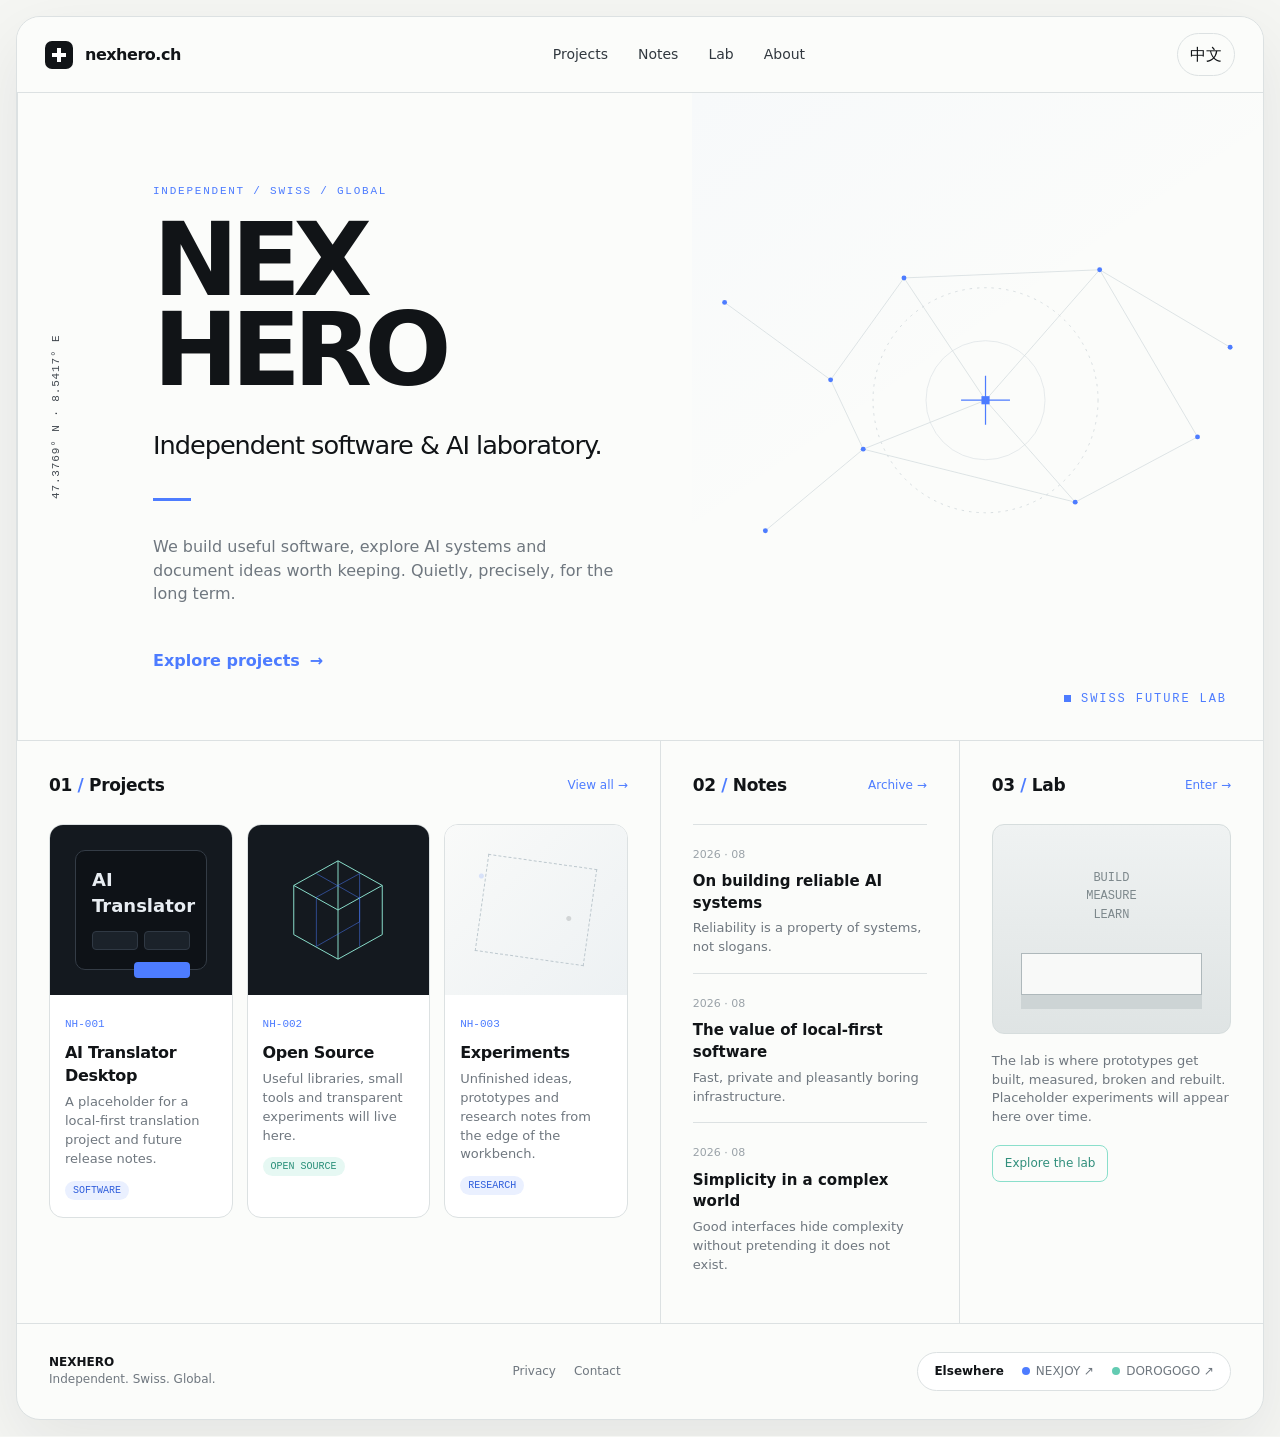
==== index.html @ 250ba782 "Build bilingual responsive NexHero homepage" ====
<!doctype html>
<html lang="en">
<head>
  <meta charset="utf-8" />
  <meta name="viewport" content="width=device-width, initial-scale=1" />
  <meta name="theme-color" content="#f5f6f3" />
  <title>NexHero — Independent software & AI laboratory</title>
  <meta name="description" content="NexHero is an independent software and AI laboratory for projects, experiments and long-term ideas." />
  <link rel="canonical" href="https://nexhero.ch/" />
  <style>
    :root{--bg:#f5f6f3;--paper:#fbfcfa;--ink:#111417;--muted:#6f777f;--line:#dce1e2;--blue:#4d7cff;--mint:#8adfcb;--shadow:0 24px 70px rgba(20,28,36,.08);--radius:18px}
    *{box-sizing:border-box}html{scroll-behavior:smooth}body{margin:0;background:var(--bg);color:var(--ink);font-family:Inter,ui-sans-serif,system-ui,-apple-system,BlinkMacSystemFont,"Segoe UI",sans-serif;line-height:1.45}
    a{color:inherit;text-decoration:none}button{font:inherit}.shell{width:min(1500px,calc(100% - 32px));margin:16px auto;background:var(--paper);border:1px solid var(--line);border-radius:24px;overflow:hidden;box-shadow:var(--shadow)}
    header{height:76px;display:flex;align-items:center;justify-content:space-between;padding:0 28px;border-bottom:1px solid var(--line);position:sticky;top:0;background:rgba(251,252,250,.92);backdrop-filter:blur(18px);z-index:20}.brand{display:flex;align-items:center;gap:12px;font-weight:750;letter-spacing:-.03em}.mark{width:28px;height:28px;border-radius:7px;background:var(--ink);position:relative}.mark:before,.mark:after{content:"";position:absolute;background:white;left:50%;top:50%;transform:translate(-50%,-50%)}.mark:before{width:14px;height:4px}.mark:after{width:4px;height:14px}
    nav{display:flex;gap:30px;font-size:14px}nav a{color:#31383f}nav a:hover{color:var(--blue)}.actions{display:flex;gap:8px}.icon-btn{border:1px solid var(--line);background:transparent;border-radius:999px;padding:9px 12px;cursor:pointer;color:var(--ink)}.icon-btn:hover{border-color:#bfc8cc;background:white}
    .hero{display:grid;grid-template-columns:76px 1.05fr 1fr;min-height:580px;border-bottom:1px solid var(--line)}.coords{border-right:1px solid var(--line);display:flex;align-items:center;justify-content:center;color:#40474e;font:11px ui-monospace,SFMono-Regular,Menlo,monospace;writing-mode:vertical-rl;transform:rotate(180deg);letter-spacing:.08em}.hero-copy{padding:92px 60px 68px}.eyebrow{font:11px ui-monospace,SFMono-Regular,Menlo,monospace;color:var(--blue);letter-spacing:.16em;text-transform:uppercase;margin-bottom:18px}.hero h1{font-size:clamp(64px,8vw,128px);line-height:.88;margin:0;letter-spacing:-.075em;font-weight:700}.tagline{font-size:clamp(23px,2vw,34px);letter-spacing:-.04em;margin:32px 0 0}.accent-line{width:38px;height:3px;background:var(--blue);margin:34px 0}.intro{max-width:470px;color:var(--muted);font-size:16px}.cta{display:inline-flex;align-items:center;gap:10px;color:var(--blue);margin-top:28px;font-weight:650}.cta span{transition:transform .2s}.cta:hover span{transform:translateX(5px)}
    .hero-art{position:relative;overflow:hidden;background:linear-gradient(145deg,rgba(77,124,255,.025),transparent 45%);min-height:520px}.network{position:absolute;inset:0;width:100%;height:100%}.lab-label{position:absolute;right:36px;bottom:34px;font:12px ui-monospace,SFMono-Regular,Menlo,monospace;color:var(--blue);letter-spacing:.16em;text-transform:uppercase}.lab-label:before{content:"";display:inline-block;width:7px;height:7px;background:var(--blue);margin-right:10px}
    .grid{display:grid;grid-template-columns:1.55fr .72fr .73fr}.section{padding:32px;border-right:1px solid var(--line)}.section:last-child{border-right:0}.section-title{display:flex;align-items:center;justify-content:space-between;gap:16px;margin-bottom:26px}.section-title h2{font-size:17px;margin:0;font-weight:650;letter-spacing:-.02em}.section-title h2 b{color:var(--blue);font-weight:650}.section-title a{font-size:12px;color:var(--blue)}
    .projects{display:grid;grid-template-columns:repeat(3,1fr);gap:14px}.card{border:1px solid var(--line);border-radius:14px;overflow:hidden;background:#fff;transition:transform .24s ease,box-shadow .24s ease,border-color .24s ease}.card:hover{transform:translateY(-5px);box-shadow:0 16px 32px rgba(40,56,72,.09);border-color:#c7d0d5}.thumb{height:170px;position:relative;overflow:hidden;background:#14191f}.translator{padding:25px}.mini-window{border:1px solid #343c46;border-radius:10px;background:#0e1217;padding:16px;height:120px;color:#e8edf2}.mini-window strong{font-size:18px}.mini-controls{display:flex;gap:6px;margin:12px 0}.mini-controls i{height:19px;flex:1;border-radius:4px;background:#1b222a;border:1px solid #303944}.mini-button{width:56px;height:16px;border-radius:4px;background:var(--blue);margin-left:auto}.cube{display:grid;place-items:center}.cube svg{width:118px;height:118px}.particles{background:radial-gradient(circle at 20% 30%,rgba(77,124,255,.18) 0 2px,transparent 3px),radial-gradient(circle at 68% 55%,rgba(17,20,23,.14) 0 2px,transparent 3px),linear-gradient(135deg,#f9faf9,#edf1f3)}.particles:after{content:"";position:absolute;inset:36px;border:1px dashed #bdc8ce;transform:rotate(8deg)}.card-body{padding:15px 15px 17px}.code{font:11px ui-monospace,SFMono-Regular,Menlo,monospace;color:var(--blue)}.card h3{font-size:16px;margin:8px 0 6px;letter-spacing:-.02em}.card p{color:var(--muted);font-size:13px;min-height:58px;margin:0}.tag{display:inline-block;border-radius:999px;padding:4px 8px;margin-top:12px;font:10px ui-monospace,SFMono-Regular,Menlo,monospace;background:#eaf0ff;color:#315fdc}.tag.mint{background:#e6f8f3;color:#298f79}
    .note{padding:16px 0;border-top:1px solid var(--line)}.note:first-child{border-top:0;padding-top:0}.note time{font-size:11px;color:#9aa2a8}.note h3{font-size:15px;margin:7px 0 5px}.note p{font-size:13px;color:var(--muted);margin:0}.lab-photo{height:210px;border-radius:12px;background:linear-gradient(180deg,#eff2f2,#dfe4e4);position:relative;overflow:hidden;border:1px solid #d6dddd}.lab-photo:before{content:"BUILD\A MEASURE\A LEARN";white-space:pre;position:absolute;top:44px;left:50%;transform:translateX(-50%);font:12px/1.55 ui-monospace,SFMono-Regular,Menlo,monospace;color:#7d888c;text-align:center}.bench{position:absolute;left:12%;right:12%;bottom:38px;height:42px;border:1px solid #aeb8bb;background:#f8f9f8;box-shadow:0 14px 0 #cdd4d5}.lab-copy{color:var(--muted);font-size:13px;margin:18px 0}.ghost{display:inline-block;border:1px solid var(--mint);color:#318f7c;padding:9px 12px;border-radius:8px;font-size:12px}
    footer{display:flex;align-items:center;justify-content:space-between;gap:20px;padding:28px 32px;border-top:1px solid var(--line);font-size:12px;color:var(--muted)}.elsewhere{display:flex;align-items:center;gap:18px;border:1px solid var(--line);border-radius:999px;padding:10px 16px;background:white}.elsewhere strong{color:var(--ink)}.dot{width:8px;height:8px;border-radius:50%;display:inline-block;margin-right:6px}.dot.blue{background:var(--blue)}.dot.mint{background:#63cbb2}.footer-links{display:flex;gap:18px}
    @media(max-width:1100px){.hero{grid-template-columns:48px 1fr}.hero-art{grid-column:1/-1;border-top:1px solid var(--line);min-height:330px}.coords{grid-row:1}.hero-copy{padding:70px 42px}.grid{grid-template-columns:1fr}.section{border-right:0;border-bottom:1px solid var(--line)}.projects{grid-template-columns:repeat(3,1fr)}}
    @media(max-width:760px){.shell{width:100%;margin:0;border-radius:0;border-left:0;border-right:0}.shell header{padding:0 16px;height:66px}.brand .domain{font-size:14px}nav{display:none}.hero{grid-template-columns:1fr}.coords{display:none}.hero-copy{padding:62px 20px 42px}.hero h1{font-size:clamp(54px,18vw,86px)}.tagline{font-size:23px}.hero-art{min-height:280px}.lab-label{right:18px;bottom:18px}.section{padding:24px 18px}.projects{grid-template-columns:1fr}.thumb{height:210px}.card p{min-height:0}.grid{display:block}footer{align-items:flex-start;flex-direction:column}.elsewhere{width:100%;justify-content:space-between}.footer-links{order:3}}
    @media(prefers-reduced-motion:reduce){*{scroll-behavior:auto!important;transition:none!important}}
  </style>
</head>
<body>
<div class="shell">
  <header>
    <a class="brand" href="#top" aria-label="NexHero home"><span class="mark"></span><span class="domain">nexhero.ch</span></a>
    <nav aria-label="Primary"><a href="#projects" data-en="Projects" data-zh="项目">Projects</a><a href="#notes" data-en="Notes" data-zh="札记">Notes</a><a href="#lab" data-en="Lab" data-zh="实验室">Lab</a><a href="#about" data-en="About" data-zh="关于">About</a></nav>
    <div class="actions"><button id="lang" class="icon-btn" type="button" aria-label="Switch language">中文</button></div>
  </header>

  <main id="top">
    <section class="hero">
      <div class="coords">47.3769° N · 8.5417° E</div>
      <div class="hero-copy">
        <div class="eyebrow" data-en="Independent / Swiss / Global" data-zh="独立 / 瑞士 / 全球">Independent / Swiss / Global</div>
        <h1>NEX<br>HERO</h1>
        <p class="tagline" data-en="Independent software & AI laboratory." data-zh="独立软件与 AI 实验室。">Independent software & AI laboratory.</p>
        <div class="accent-line"></div>
        <p class="intro" data-en="We build useful software, explore AI systems and document ideas worth keeping. Quietly, precisely, for the long term." data-zh="我们构建实用的软件，探索 AI 系统，并记录值得长期保留的想法。安静、精确、长期主义。">We build useful software, explore AI systems and document ideas worth keeping. Quietly, precisely, for the long term.</p>
        <a class="cta" href="#projects"><span data-en="Explore projects" data-zh="浏览项目">Explore projects</span><span>→</span></a>
      </div>
      <div class="hero-art" aria-hidden="true">
        <svg class="network" viewBox="0 0 700 580" fill="none">
          <circle cx="360" cy="270" r="138" stroke="#cfd7db" stroke-dasharray="3 6"/><circle cx="360" cy="270" r="73" stroke="#e0e5e8"/>
          <path d="M40 150L170 245L260 120L360 270L500 110L660 205M90 430L210 330L360 270L470 395L620 315M170 245L210 330L470 395M260 120L500 110L620 315" stroke="#d7dee1"/>
          <g fill="#4d7cff"><circle cx="40" cy="150" r="3"/><circle cx="170" cy="245" r="3"/><circle cx="260" cy="120" r="3"/><circle cx="500" cy="110" r="3"/><circle cx="660" cy="205" r="3"/><circle cx="90" cy="430" r="3"/><circle cx="210" cy="330" r="3"/><circle cx="470" cy="395" r="3"/><circle cx="620" cy="315" r="3"/></g>
          <path d="M330 270H390M360 240V300" stroke="#4d7cff" stroke-width="1.5"/><rect x="355" y="265" width="10" height="10" fill="#4d7cff"/>
        </svg>
        <div class="lab-label">Swiss Future Lab</div>
      </div>
    </section>

    <div class="grid">
      <section class="section" id="projects">
        <div class="section-title"><h2>01 <b>/</b> <span data-en="Projects" data-zh="项目">Projects</span></h2><a href="#" data-en="View all →" data-zh="查看全部 →">View all →</a></div>
        <div class="projects">
          <article class="card"><div class="thumb translator"><div class="mini-window"><strong>AI Translator</strong><div class="mini-controls"><i></i><i></i></div><div class="mini-button"></div></div></div><div class="card-body"><span class="code">NH-001</span><h3 data-en="AI Translator Desktop" data-zh="AI 桌面翻译器">AI Translator Desktop</h3><p data-en="A placeholder for a local-first translation project and future release notes." data-zh="本地优先翻译项目及未来版本记录的占位展示。">A placeholder for a local-first translation project and future release notes.</p><span class="tag">SOFTWARE</span></div></article>
          <article class="card"><div class="thumb cube"><svg viewBox="0 0 120 120" fill="none"><path d="M60 10L105 35V85L60 110L15 85V35L60 10ZM60 10V60M105 35L60 60L15 35M60 60V110" stroke="#8adfcb"/><path d="M38 23L82 48V72L38 97V47L82 23V97" stroke="#4d7cff" opacity=".5"/></svg></div><div class="card-body"><span class="code">NH-002</span><h3 data-en="Open Source" data-zh="开源">Open Source</h3><p data-en="Useful libraries, small tools and transparent experiments will live here." data-zh="这里将放置实用库、小工具与透明的实验项目。">Useful libraries, small tools and transparent experiments will live here.</p><span class="tag mint">OPEN SOURCE</span></div></article>
          <article class="card"><div class="thumb particles"></div><div class="card-body"><span class="code">NH-003</span><h3 data-en="Experiments" data-zh="实验">Experiments</h3><p data-en="Unfinished ideas, prototypes and research notes from the edge of the workbench." data-zh="工作台边缘那些尚未完成的想法、原型与研究记录。">Unfinished ideas, prototypes and research notes from the edge of the workbench.</p><span class="tag">RESEARCH</span></div></article>
        </div>
      </section>

      <section class="section" id="notes">
        <div class="section-title"><h2>02 <b>/</b> <span data-en="Notes" data-zh="札记">Notes</span></h2><a href="#" data-en="Archive →" data-zh="归档 →">Archive →</a></div>
        <article class="note"><time>2026 · 08</time><h3 data-en="On building reliable AI systems" data-zh="关于构建可靠的 AI 系统">On building reliable AI systems</h3><p data-en="Reliability is a property of systems, not slogans." data-zh="可靠性属于系统，而不是口号。">Reliability is a property of systems, not slogans.</p></article>
        <article class="note"><time>2026 · 08</time><h3 data-en="The value of local-first software" data-zh="本地优先软件的价值">The value of local-first software</h3><p data-en="Fast, private and pleasantly boring infrastructure." data-zh="快速、私密，以及令人安心地无聊的基础设施。">Fast, private and pleasantly boring infrastructure.</p></article>
        <article class="note"><time>2026 · 08</time><h3 data-en="Simplicity in a complex world" data-zh="复杂世界里的简单">Simplicity in a complex world</h3><p data-en="Good interfaces hide complexity without pretending it does not exist." data-zh="好的界面隐藏复杂性，但从不假装复杂性不存在。">Good interfaces hide complexity without pretending it does not exist.</p></article>
      </section>

      <section class="section" id="lab">
        <div class="section-title"><h2>03 <b>/</b> <span data-en="Lab" data-zh="实验室">Lab</span></h2><a href="#" data-en="Enter →" data-zh="进入 →">Enter →</a></div>
        <div class="lab-photo"><div class="bench"></div></div>
        <p class="lab-copy" data-en="The lab is where prototypes get built, measured, broken and rebuilt. Placeholder experiments will appear here over time." data-zh="实验室用于构建、测量、拆解并重新构建原型。未来的实验项目会逐渐出现在这里。">The lab is where prototypes get built, measured, broken and rebuilt. Placeholder experiments will appear here over time.</p>
        <a class="ghost" href="#" data-en="Explore the lab" data-zh="探索实验室">Explore the lab</a>
      </section>
    </div>
  </main>

  <footer id="about">
    <div><strong style="color:var(--ink)">NEXHERO</strong><br><span data-en="Independent. Swiss. Global." data-zh="独立 · 瑞士 · 全球">Independent. Swiss. Global.</span></div>
    <div class="footer-links"><a href="#" data-en="Privacy" data-zh="隐私">Privacy</a><a href="mailto:hello@nexhero.ch" data-en="Contact" data-zh="联系">Contact</a></div>
    <div class="elsewhere"><strong data-en="Elsewhere" data-zh="其他站点">Elsewhere</strong><a href="https://nexjoy.nl/"><span class="dot blue"></span>NEXJOY ↗</a><a href="https://dorogogo.de/"><span class="dot mint"></span>DOROGOGO ↗</a></div>
  </footer>
</div>
<script>
(()=>{const btn=document.getElementById('lang');const nodes=[...document.querySelectorAll('[data-en]')];let lang=localStorage.getItem('nexhero-lang')||((navigator.language||'').toLowerCase().startsWith('zh')?'zh':'en');function apply(){document.documentElement.lang=lang==='zh'?'zh-CN':'en';nodes.forEach(el=>el.textContent=el.dataset[lang]);btn.textContent=lang==='zh'?'EN':'中文';document.title=lang==='zh'?'NexHero — 独立软件与 AI 实验室':'NexHero — Independent software & AI laboratory';localStorage.setItem('nexhero-lang',lang)}btn.addEventListener('click',()=>{lang=lang==='zh'?'en':'zh';apply()});apply()})();
</script>
</body>
</html>
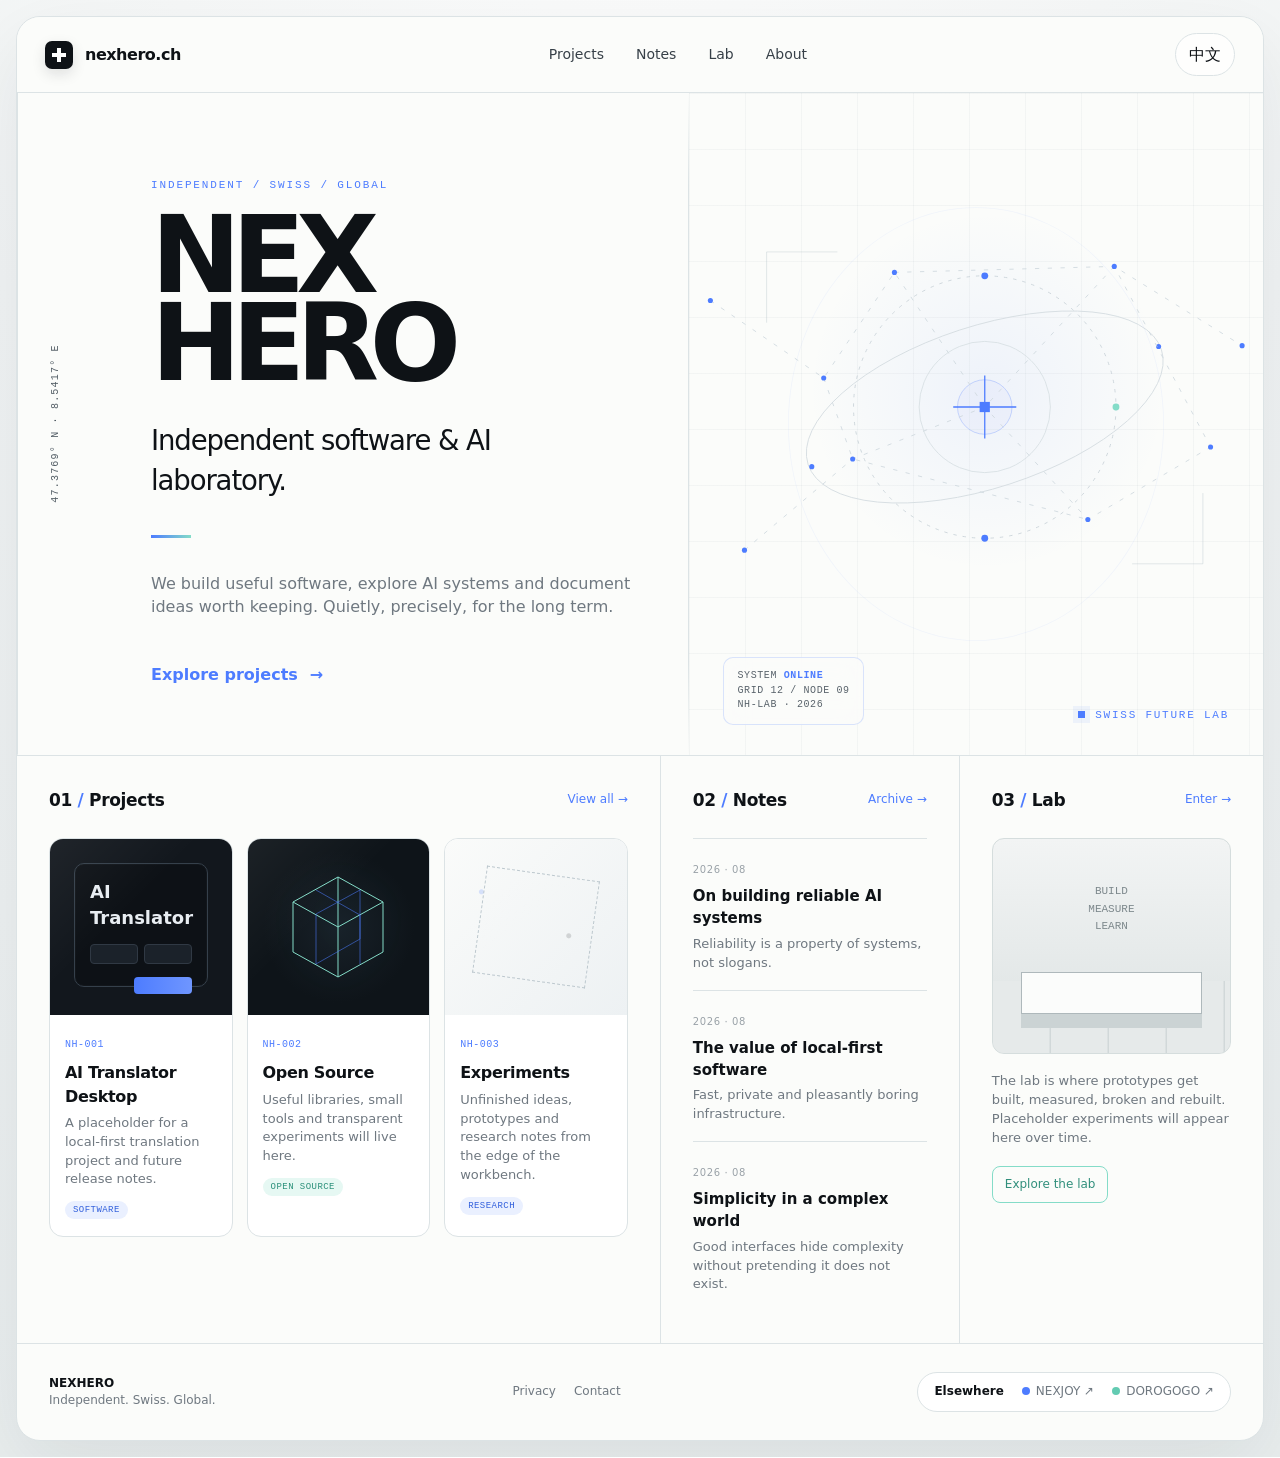
==== commit 3c178d9f: "Polish NexHero live homepage" ====
--- a/index.html
+++ b/index.html
@@ -2,34 +2,19 @@
 <html lang="en">
 <head>
   <meta charset="utf-8" />
-  <meta name="viewport" content="width=device-width, initial-scale=1" />
-  <meta name="theme-color" content="#f5f6f3" />
+  <meta name="viewport" content="width=device-width,initial-scale=1" />
+  <meta name="theme-color" content="#eef1f1" />
   <title>NexHero — Independent software & AI laboratory</title>
   <meta name="description" content="NexHero is an independent software and AI laboratory for projects, experiments and long-term ideas." />
   <link rel="canonical" href="https://nexhero.ch/" />
-  <style>
-    :root{--bg:#f5f6f3;--paper:#fbfcfa;--ink:#111417;--muted:#6f777f;--line:#dce1e2;--blue:#4d7cff;--mint:#8adfcb;--shadow:0 24px 70px rgba(20,28,36,.08);--radius:18px}
-    *{box-sizing:border-box}html{scroll-behavior:smooth}body{margin:0;background:var(--bg);color:var(--ink);font-family:Inter,ui-sans-serif,system-ui,-apple-system,BlinkMacSystemFont,"Segoe UI",sans-serif;line-height:1.45}
-    a{color:inherit;text-decoration:none}button{font:inherit}.shell{width:min(1500px,calc(100% - 32px));margin:16px auto;background:var(--paper);border:1px solid var(--line);border-radius:24px;overflow:hidden;box-shadow:var(--shadow)}
-    header{height:76px;display:flex;align-items:center;justify-content:space-between;padding:0 28px;border-bottom:1px solid var(--line);position:sticky;top:0;background:rgba(251,252,250,.92);backdrop-filter:blur(18px);z-index:20}.brand{display:flex;align-items:center;gap:12px;font-weight:750;letter-spacing:-.03em}.mark{width:28px;height:28px;border-radius:7px;background:var(--ink);position:relative}.mark:before,.mark:after{content:"";position:absolute;background:white;left:50%;top:50%;transform:translate(-50%,-50%)}.mark:before{width:14px;height:4px}.mark:after{width:4px;height:14px}
-    nav{display:flex;gap:30px;font-size:14px}nav a{color:#31383f}nav a:hover{color:var(--blue)}.actions{display:flex;gap:8px}.icon-btn{border:1px solid var(--line);background:transparent;border-radius:999px;padding:9px 12px;cursor:pointer;color:var(--ink)}.icon-btn:hover{border-color:#bfc8cc;background:white}
-    .hero{display:grid;grid-template-columns:76px 1.05fr 1fr;min-height:580px;border-bottom:1px solid var(--line)}.coords{border-right:1px solid var(--line);display:flex;align-items:center;justify-content:center;color:#40474e;font:11px ui-monospace,SFMono-Regular,Menlo,monospace;writing-mode:vertical-rl;transform:rotate(180deg);letter-spacing:.08em}.hero-copy{padding:92px 60px 68px}.eyebrow{font:11px ui-monospace,SFMono-Regular,Menlo,monospace;color:var(--blue);letter-spacing:.16em;text-transform:uppercase;margin-bottom:18px}.hero h1{font-size:clamp(64px,8vw,128px);line-height:.88;margin:0;letter-spacing:-.075em;font-weight:700}.tagline{font-size:clamp(23px,2vw,34px);letter-spacing:-.04em;margin:32px 0 0}.accent-line{width:38px;height:3px;background:var(--blue);margin:34px 0}.intro{max-width:470px;color:var(--muted);font-size:16px}.cta{display:inline-flex;align-items:center;gap:10px;color:var(--blue);margin-top:28px;font-weight:650}.cta span{transition:transform .2s}.cta:hover span{transform:translateX(5px)}
-    .hero-art{position:relative;overflow:hidden;background:linear-gradient(145deg,rgba(77,124,255,.025),transparent 45%);min-height:520px}.network{position:absolute;inset:0;width:100%;height:100%}.lab-label{position:absolute;right:36px;bottom:34px;font:12px ui-monospace,SFMono-Regular,Menlo,monospace;color:var(--blue);letter-spacing:.16em;text-transform:uppercase}.lab-label:before{content:"";display:inline-block;width:7px;height:7px;background:var(--blue);margin-right:10px}
-    .grid{display:grid;grid-template-columns:1.55fr .72fr .73fr}.section{padding:32px;border-right:1px solid var(--line)}.section:last-child{border-right:0}.section-title{display:flex;align-items:center;justify-content:space-between;gap:16px;margin-bottom:26px}.section-title h2{font-size:17px;margin:0;font-weight:650;letter-spacing:-.02em}.section-title h2 b{color:var(--blue);font-weight:650}.section-title a{font-size:12px;color:var(--blue)}
-    .projects{display:grid;grid-template-columns:repeat(3,1fr);gap:14px}.card{border:1px solid var(--line);border-radius:14px;overflow:hidden;background:#fff;transition:transform .24s ease,box-shadow .24s ease,border-color .24s ease}.card:hover{transform:translateY(-5px);box-shadow:0 16px 32px rgba(40,56,72,.09);border-color:#c7d0d5}.thumb{height:170px;position:relative;overflow:hidden;background:#14191f}.translator{padding:25px}.mini-window{border:1px solid #343c46;border-radius:10px;background:#0e1217;padding:16px;height:120px;color:#e8edf2}.mini-window strong{font-size:18px}.mini-controls{display:flex;gap:6px;margin:12px 0}.mini-controls i{height:19px;flex:1;border-radius:4px;background:#1b222a;border:1px solid #303944}.mini-button{width:56px;height:16px;border-radius:4px;background:var(--blue);margin-left:auto}.cube{display:grid;place-items:center}.cube svg{width:118px;height:118px}.particles{background:radial-gradient(circle at 20% 30%,rgba(77,124,255,.18) 0 2px,transparent 3px),radial-gradient(circle at 68% 55%,rgba(17,20,23,.14) 0 2px,transparent 3px),linear-gradient(135deg,#f9faf9,#edf1f3)}.particles:after{content:"";position:absolute;inset:36px;border:1px dashed #bdc8ce;transform:rotate(8deg)}.card-body{padding:15px 15px 17px}.code{font:11px ui-monospace,SFMono-Regular,Menlo,monospace;color:var(--blue)}.card h3{font-size:16px;margin:8px 0 6px;letter-spacing:-.02em}.card p{color:var(--muted);font-size:13px;min-height:58px;margin:0}.tag{display:inline-block;border-radius:999px;padding:4px 8px;margin-top:12px;font:10px ui-monospace,SFMono-Regular,Menlo,monospace;background:#eaf0ff;color:#315fdc}.tag.mint{background:#e6f8f3;color:#298f79}
-    .note{padding:16px 0;border-top:1px solid var(--line)}.note:first-child{border-top:0;padding-top:0}.note time{font-size:11px;color:#9aa2a8}.note h3{font-size:15px;margin:7px 0 5px}.note p{font-size:13px;color:var(--muted);margin:0}.lab-photo{height:210px;border-radius:12px;background:linear-gradient(180deg,#eff2f2,#dfe4e4);position:relative;overflow:hidden;border:1px solid #d6dddd}.lab-photo:before{content:"BUILD\A MEASURE\A LEARN";white-space:pre;position:absolute;top:44px;left:50%;transform:translateX(-50%);font:12px/1.55 ui-monospace,SFMono-Regular,Menlo,monospace;color:#7d888c;text-align:center}.bench{position:absolute;left:12%;right:12%;bottom:38px;height:42px;border:1px solid #aeb8bb;background:#f8f9f8;box-shadow:0 14px 0 #cdd4d5}.lab-copy{color:var(--muted);font-size:13px;margin:18px 0}.ghost{display:inline-block;border:1px solid var(--mint);color:#318f7c;padding:9px 12px;border-radius:8px;font-size:12px}
-    footer{display:flex;align-items:center;justify-content:space-between;gap:20px;padding:28px 32px;border-top:1px solid var(--line);font-size:12px;color:var(--muted)}.elsewhere{display:flex;align-items:center;gap:18px;border:1px solid var(--line);border-radius:999px;padding:10px 16px;background:white}.elsewhere strong{color:var(--ink)}.dot{width:8px;height:8px;border-radius:50%;display:inline-block;margin-right:6px}.dot.blue{background:var(--blue)}.dot.mint{background:#63cbb2}.footer-links{display:flex;gap:18px}
-    @media(max-width:1100px){.hero{grid-template-columns:48px 1fr}.hero-art{grid-column:1/-1;border-top:1px solid var(--line);min-height:330px}.coords{grid-row:1}.hero-copy{padding:70px 42px}.grid{grid-template-columns:1fr}.section{border-right:0;border-bottom:1px solid var(--line)}.projects{grid-template-columns:repeat(3,1fr)}}
-    @media(max-width:760px){.shell{width:100%;margin:0;border-radius:0;border-left:0;border-right:0}.shell header{padding:0 16px;height:66px}.brand .domain{font-size:14px}nav{display:none}.hero{grid-template-columns:1fr}.coords{display:none}.hero-copy{padding:62px 20px 42px}.hero h1{font-size:clamp(54px,18vw,86px)}.tagline{font-size:23px}.hero-art{min-height:280px}.lab-label{right:18px;bottom:18px}.section{padding:24px 18px}.projects{grid-template-columns:1fr}.thumb{height:210px}.card p{min-height:0}.grid{display:block}footer{align-items:flex-start;flex-direction:column}.elsewhere{width:100%;justify-content:space-between}.footer-links{order:3}}
-    @media(prefers-reduced-motion:reduce){*{scroll-behavior:auto!important;transition:none!important}}
-  </style>
+  <link rel="stylesheet" href="/style.css" />
 </head>
 <body>
 <div class="shell">
   <header>
     <a class="brand" href="#top" aria-label="NexHero home"><span class="mark"></span><span class="domain">nexhero.ch</span></a>
     <nav aria-label="Primary"><a href="#projects" data-en="Projects" data-zh="项目">Projects</a><a href="#notes" data-en="Notes" data-zh="札记">Notes</a><a href="#lab" data-en="Lab" data-zh="实验室">Lab</a><a href="#about" data-en="About" data-zh="关于">About</a></nav>
-    <div class="actions"><button id="lang" class="icon-btn" type="button" aria-label="Switch language">中文</button></div>
+    <button id="lang" class="icon-btn" type="button" aria-label="Switch language">中文</button>
   </header>
 
   <main id="top">
@@ -41,53 +26,56 @@
         <p class="tagline" data-en="Independent software & AI laboratory." data-zh="独立软件与 AI 实验室。">Independent software & AI laboratory.</p>
         <div class="accent-line"></div>
         <p class="intro" data-en="We build useful software, explore AI systems and document ideas worth keeping. Quietly, precisely, for the long term." data-zh="我们构建实用的软件，探索 AI 系统，并记录值得长期保留的想法。安静、精确、长期主义。">We build useful software, explore AI systems and document ideas worth keeping. Quietly, precisely, for the long term.</p>
-        <a class="cta" href="#projects"><span data-en="Explore projects" data-zh="浏览项目">Explore projects</span><span>→</span></a>
+        <a class="cta" href="#projects"><span data-en="Explore projects" data-zh="浏览项目">Explore projects</span><span class="arrow">→</span></a>
       </div>
       <div class="hero-art" aria-hidden="true">
         <svg class="network" viewBox="0 0 700 580" fill="none">
-          <circle cx="360" cy="270" r="138" stroke="#cfd7db" stroke-dasharray="3 6"/><circle cx="360" cy="270" r="73" stroke="#e0e5e8"/>
-          <path d="M40 150L170 245L260 120L360 270L500 110L660 205M90 430L210 330L360 270L470 395L620 315M170 245L210 330L470 395M260 120L500 110L620 315" stroke="#d7dee1"/>
-          <g fill="#4d7cff"><circle cx="40" cy="150" r="3"/><circle cx="170" cy="245" r="3"/><circle cx="260" cy="120" r="3"/><circle cx="500" cy="110" r="3"/><circle cx="660" cy="205" r="3"/><circle cx="90" cy="430" r="3"/><circle cx="210" cy="330" r="3"/><circle cx="470" cy="395" r="3"/><circle cx="620" cy="315" r="3"/></g>
-          <path d="M330 270H390M360 240V300" stroke="#4d7cff" stroke-width="1.5"/><rect x="355" y="265" width="10" height="10" fill="#4d7cff"/>
+          <g class="orbit"><circle cx="360" cy="270" r="154" stroke="#c8d2d8" stroke-dasharray="4 7"/><circle cx="360" cy="116" r="4" fill="#4d7cff"/><circle cx="514" cy="270" r="4" fill="#84dcc8"/><circle cx="360" cy="424" r="4" fill="#4d7cff"/></g>
+          <g class="orbit reverse"><ellipse cx="360" cy="270" rx="218" ry="95" stroke="#d6dee2" transform="rotate(-18 360 270)"/><circle cx="157" cy="340" r="3" fill="#4d7cff"/><circle cx="564" cy="199" r="3" fill="#4d7cff"/></g>
+          <circle cx="360" cy="270" r="77" stroke="#d8e0e3"/>
+          <circle class="pulse" cx="360" cy="270" r="32" fill="#4d7cff" fill-opacity=".035" stroke="#4d7cff" stroke-opacity=".32"/>
+          <path class="dash" d="M38 145L171 236L254 112L360 270L512 105L662 198M78 438L205 331L360 270L481 402L625 317M171 236L205 331L481 402M254 112L512 105L625 317" stroke="#cfd9de"/>
+          <g fill="#4d7cff"><circle cx="38" cy="145" r="3"/><circle cx="171" cy="236" r="3"/><circle cx="254" cy="112" r="3"/><circle cx="512" cy="105" r="3"/><circle cx="662" cy="198" r="3"/><circle cx="78" cy="438" r="3"/><circle cx="205" cy="331" r="3"/><circle cx="481" cy="402" r="3"/><circle cx="625" cy="317" r="3"/></g>
+          <path d="M323 270H397M360 233V307" stroke="#4d7cff" stroke-width="1.5"/><rect x="354" y="264" width="12" height="12" fill="#4d7cff"/>
+          <path d="M104 88H187M104 88V171M616 454H533M616 454V371" stroke="#9fb0ba" stroke-opacity=".35"/>
         </svg>
+        <div class="system-card">SYSTEM <b>ONLINE</b><br>GRID 12 / NODE 09<br>NH-LAB · 2026</div>
         <div class="lab-label">Swiss Future Lab</div>
       </div>
     </section>
 
     <div class="grid">
       <section class="section" id="projects">
-        <div class="section-title"><h2>01 <b>/</b> <span data-en="Projects" data-zh="项目">Projects</span></h2><a href="#" data-en="View all →" data-zh="查看全部 →">View all →</a></div>
+        <div class="section-title"><h2>01 <b>/</b> <span data-en="Projects" data-zh="项目">Projects</span></h2><a href="#projects" data-en="View all →" data-zh="查看全部 →">View all →</a></div>
         <div class="projects">
           <article class="card"><div class="thumb translator"><div class="mini-window"><strong>AI Translator</strong><div class="mini-controls"><i></i><i></i></div><div class="mini-button"></div></div></div><div class="card-body"><span class="code">NH-001</span><h3 data-en="AI Translator Desktop" data-zh="AI 桌面翻译器">AI Translator Desktop</h3><p data-en="A placeholder for a local-first translation project and future release notes." data-zh="本地优先翻译项目及未来版本记录的占位展示。">A placeholder for a local-first translation project and future release notes.</p><span class="tag">SOFTWARE</span></div></article>
-          <article class="card"><div class="thumb cube"><svg viewBox="0 0 120 120" fill="none"><path d="M60 10L105 35V85L60 110L15 85V35L60 10ZM60 10V60M105 35L60 60L15 35M60 60V110" stroke="#8adfcb"/><path d="M38 23L82 48V72L38 97V47L82 23V97" stroke="#4d7cff" opacity=".5"/></svg></div><div class="card-body"><span class="code">NH-002</span><h3 data-en="Open Source" data-zh="开源">Open Source</h3><p data-en="Useful libraries, small tools and transparent experiments will live here." data-zh="这里将放置实用库、小工具与透明的实验项目。">Useful libraries, small tools and transparent experiments will live here.</p><span class="tag mint">OPEN SOURCE</span></div></article>
+          <article class="card"><div class="thumb cube"><svg viewBox="0 0 120 120" fill="none"><path d="M60 10L105 35V85L60 110L15 85V35L60 10ZM60 10V60M105 35L60 60L15 35M60 60V110" stroke="#84dcc8"/><path d="M38 23L82 48V72L38 97V47L82 23V97" stroke="#4d7cff" opacity=".55"/></svg></div><div class="card-body"><span class="code">NH-002</span><h3 data-en="Open Source" data-zh="开源">Open Source</h3><p data-en="Useful libraries, small tools and transparent experiments will live here." data-zh="这里将放置实用库、小工具与透明的实验项目。">Useful libraries, small tools and transparent experiments will live here.</p><span class="tag mint">OPEN SOURCE</span></div></article>
           <article class="card"><div class="thumb particles"></div><div class="card-body"><span class="code">NH-003</span><h3 data-en="Experiments" data-zh="实验">Experiments</h3><p data-en="Unfinished ideas, prototypes and research notes from the edge of the workbench." data-zh="工作台边缘那些尚未完成的想法、原型与研究记录。">Unfinished ideas, prototypes and research notes from the edge of the workbench.</p><span class="tag">RESEARCH</span></div></article>
         </div>
       </section>
 
       <section class="section" id="notes">
-        <div class="section-title"><h2>02 <b>/</b> <span data-en="Notes" data-zh="札记">Notes</span></h2><a href="#" data-en="Archive →" data-zh="归档 →">Archive →</a></div>
+        <div class="section-title"><h2>02 <b>/</b> <span data-en="Notes" data-zh="札记">Notes</span></h2><a href="#notes" data-en="Archive →" data-zh="归档 →">Archive →</a></div>
         <article class="note"><time>2026 · 08</time><h3 data-en="On building reliable AI systems" data-zh="关于构建可靠的 AI 系统">On building reliable AI systems</h3><p data-en="Reliability is a property of systems, not slogans." data-zh="可靠性属于系统，而不是口号。">Reliability is a property of systems, not slogans.</p></article>
         <article class="note"><time>2026 · 08</time><h3 data-en="The value of local-first software" data-zh="本地优先软件的价值">The value of local-first software</h3><p data-en="Fast, private and pleasantly boring infrastructure." data-zh="快速、私密，以及令人安心地无聊的基础设施。">Fast, private and pleasantly boring infrastructure.</p></article>
         <article class="note"><time>2026 · 08</time><h3 data-en="Simplicity in a complex world" data-zh="复杂世界里的简单">Simplicity in a complex world</h3><p data-en="Good interfaces hide complexity without pretending it does not exist." data-zh="好的界面隐藏复杂性，但从不假装复杂性不存在。">Good interfaces hide complexity without pretending it does not exist.</p></article>
       </section>
 
       <section class="section" id="lab">
-        <div class="section-title"><h2>03 <b>/</b> <span data-en="Lab" data-zh="实验室">Lab</span></h2><a href="#" data-en="Enter →" data-zh="进入 →">Enter →</a></div>
+        <div class="section-title"><h2>03 <b>/</b> <span data-en="Lab" data-zh="实验室">Lab</span></h2><a href="#lab" data-en="Enter →" data-zh="进入 →">Enter →</a></div>
         <div class="lab-photo"><div class="bench"></div></div>
         <p class="lab-copy" data-en="The lab is where prototypes get built, measured, broken and rebuilt. Placeholder experiments will appear here over time." data-zh="实验室用于构建、测量、拆解并重新构建原型。未来的实验项目会逐渐出现在这里。">The lab is where prototypes get built, measured, broken and rebuilt. Placeholder experiments will appear here over time.</p>
-        <a class="ghost" href="#" data-en="Explore the lab" data-zh="探索实验室">Explore the lab</a>
+        <a class="ghost" href="#lab" data-en="Explore the lab" data-zh="探索实验室">Explore the lab</a>
       </section>
     </div>
   </main>
 
   <footer id="about">
     <div><strong style="color:var(--ink)">NEXHERO</strong><br><span data-en="Independent. Swiss. Global." data-zh="独立 · 瑞士 · 全球">Independent. Swiss. Global.</span></div>
-    <div class="footer-links"><a href="#" data-en="Privacy" data-zh="隐私">Privacy</a><a href="mailto:hello@nexhero.ch" data-en="Contact" data-zh="联系">Contact</a></div>
+    <div class="footer-links"><a href="#about" data-en="Privacy" data-zh="隐私">Privacy</a><a href="mailto:hello@nexhero.ch" data-en="Contact" data-zh="联系">Contact</a></div>
     <div class="elsewhere"><strong data-en="Elsewhere" data-zh="其他站点">Elsewhere</strong><a href="https://nexjoy.nl/"><span class="dot blue"></span>NEXJOY ↗</a><a href="https://dorogogo.de/"><span class="dot mint"></span>DOROGOGO ↗</a></div>
   </footer>
 </div>
-<script>
-(()=>{const btn=document.getElementById('lang');const nodes=[...document.querySelectorAll('[data-en]')];let lang=localStorage.getItem('nexhero-lang')||((navigator.language||'').toLowerCase().startsWith('zh')?'zh':'en');function apply(){document.documentElement.lang=lang==='zh'?'zh-CN':'en';nodes.forEach(el=>el.textContent=el.dataset[lang]);btn.textContent=lang==='zh'?'EN':'中文';document.title=lang==='zh'?'NexHero — 独立软件与 AI 实验室':'NexHero — Independent software & AI laboratory';localStorage.setItem('nexhero-lang',lang)}btn.addEventListener('click',()=>{lang=lang==='zh'?'en':'zh';apply()});apply()})();
-</script>
+<script src="/script.js"></script>
 </body>
 </html>
--- a/style.css
+++ b/style.css
@@ -0,0 +1,11 @@
+:root{--bg:#eef1f1;--paper:#fbfcfa;--ink:#0e1216;--muted:#6f7880;--line:#dce3e5;--blue:#4d7cff;--blue2:#87a5ff;--mint:#84dcc8;--shadow:0 26px 80px rgba(19,31,42,.08)}
+*{box-sizing:border-box}html{scroll-behavior:smooth}body{margin:0;background:radial-gradient(circle at 50% -20%,#fff 0,#f1f4f4 46%,#e9eeee 100%);color:var(--ink);font-family:Inter,ui-sans-serif,system-ui,-apple-system,BlinkMacSystemFont,"Segoe UI","PingFang SC","Microsoft YaHei",sans-serif;line-height:1.45}a{color:inherit;text-decoration:none}button{font:inherit}.shell{width:min(1500px,calc(100% - 32px));margin:16px auto;background:var(--paper);border:1px solid var(--line);border-radius:24px;overflow:hidden;box-shadow:var(--shadow)}
+header{height:76px;display:flex;align-items:center;justify-content:space-between;padding:0 28px;border-bottom:1px solid var(--line);position:sticky;top:0;background:rgba(251,252,250,.9);backdrop-filter:blur(18px);z-index:20}.brand{display:flex;align-items:center;gap:12px;font-weight:780;letter-spacing:-.03em}.mark{width:28px;height:28px;border-radius:7px;background:var(--ink);position:relative;box-shadow:0 5px 14px rgba(14,18,22,.12)}.mark:before,.mark:after{content:"";position:absolute;background:#fff;left:50%;top:50%;transform:translate(-50%,-50%)}.mark:before{width:14px;height:4px}.mark:after{width:4px;height:14px}nav{display:flex;gap:32px;font-size:14px}nav a{color:#374048;position:relative}nav a:after{content:"";position:absolute;left:0;right:100%;bottom:-9px;height:2px;background:var(--blue);transition:right .22s ease}nav a:hover{color:var(--ink)}nav a:hover:after{right:0}.icon-btn{border:1px solid var(--line);background:rgba(255,255,255,.55);border-radius:999px;padding:9px 13px;cursor:pointer;color:var(--ink);transition:.2s ease}.icon-btn:hover{background:#fff;border-color:#bcc7cb;transform:translateY(-1px)}
+.hero{display:grid;grid-template-columns:76px 1.04fr 1fr;min-height:610px;border-bottom:1px solid var(--line)}.coords{border-right:1px solid var(--line);display:flex;align-items:center;justify-content:center;color:#505b63;font:10px ui-monospace,SFMono-Regular,Menlo,monospace;writing-mode:vertical-rl;transform:rotate(180deg);letter-spacing:.12em}.hero-copy{padding:86px 58px 68px;position:relative}.hero-copy:after{content:"";position:absolute;right:0;top:0;bottom:0;width:1px;background:linear-gradient(transparent,var(--line) 14%,var(--line) 86%,transparent)}.eyebrow{font:11px ui-monospace,SFMono-Regular,Menlo,monospace;color:var(--blue);letter-spacing:.17em;text-transform:uppercase;margin-bottom:20px}.hero h1{font-size:clamp(72px,8.4vw,132px);line-height:.82;margin:0;letter-spacing:-.085em;font-weight:760}.tagline{font-size:clamp(24px,2.15vw,35px);letter-spacing:-.04em;margin:34px 0 0}.accent-line{width:40px;height:3px;background:linear-gradient(90deg,var(--blue),var(--mint));margin:34px 0}.intro{max-width:500px;color:var(--muted);font-size:16px}.cta{display:inline-flex;align-items:center;gap:12px;color:var(--blue);margin-top:29px;font-weight:700}.cta .arrow{transition:transform .2s ease}.cta:hover .arrow{transform:translateX(6px)}
+.hero-art{position:relative;overflow:hidden;min-height:540px;background-image:linear-gradient(rgba(106,126,141,.055) 1px,transparent 1px),linear-gradient(90deg,rgba(106,126,141,.055) 1px,transparent 1px),radial-gradient(circle at 52% 45%,rgba(77,124,255,.075),transparent 38%);background-size:56px 56px,56px 56px,100% 100%}.hero-art:before{content:"";position:absolute;inset:8% 8%;border:1px solid rgba(77,124,255,.11);border-radius:50%;transform:scale(.78);opacity:.55}.network{position:absolute;inset:-2%;width:104%;height:104%}.network .orbit{transform-origin:360px 270px;animation:orbit 32s linear infinite}.network .orbit.reverse{animation-direction:reverse;animation-duration:44s}.network .dash{stroke-dasharray:5 10;animation:dash 18s linear infinite}.network .pulse{animation:pulse 2.8s ease-in-out infinite}.system-card{position:absolute;left:34px;bottom:30px;padding:11px 13px;border:1px solid rgba(77,124,255,.2);background:rgba(251,252,250,.78);backdrop-filter:blur(12px);border-radius:10px;font:10px/1.45 ui-monospace,SFMono-Regular,Menlo,monospace;color:#59636b;letter-spacing:.06em}.system-card b{color:var(--blue);font-weight:700}.lab-label{position:absolute;right:34px;bottom:34px;font:11px ui-monospace,SFMono-Regular,Menlo,monospace;color:var(--blue);letter-spacing:.16em;text-transform:uppercase}.lab-label:before{content:"";display:inline-block;width:7px;height:7px;background:var(--blue);margin-right:10px;box-shadow:0 0 0 5px rgba(77,124,255,.08)}
+.grid{display:grid;grid-template-columns:1.55fr .72fr .73fr}.section{padding:32px;border-right:1px solid var(--line);min-width:0}.section:last-child{border-right:0}.section-title{display:flex;align-items:center;justify-content:space-between;gap:16px;margin-bottom:26px}.section-title h2{font-size:17px;margin:0;font-weight:700;letter-spacing:-.02em}.section-title h2 b{color:var(--blue);font-weight:700}.section-title a{font-size:12px;color:var(--blue)}.projects{display:grid;grid-template-columns:repeat(3,1fr);gap:14px}.card{border:1px solid var(--line);border-radius:14px;overflow:hidden;background:#fff;transition:transform .24s ease,box-shadow .24s ease,border-color .24s ease}.card:hover{transform:translateY(-6px);box-shadow:0 18px 38px rgba(37,55,70,.1);border-color:#c3ced3}.thumb{height:176px;position:relative;overflow:hidden;background:#12171d}.thumb:after{content:"";position:absolute;inset:0;pointer-events:none;background:linear-gradient(135deg,rgba(255,255,255,.06),transparent 42%)}.translator{padding:24px}.mini-window{border:1px solid #35404b;border-radius:10px;background:#0d1116;padding:15px;height:124px;color:#e8edf2;box-shadow:inset 0 0 0 1px rgba(255,255,255,.02)}.mini-window strong{font-size:18px}.mini-controls{display:flex;gap:6px;margin:13px 0}.mini-controls i{height:20px;flex:1;border-radius:4px;background:#1b222a;border:1px solid #303944}.mini-button{width:58px;height:17px;border-radius:4px;background:linear-gradient(90deg,var(--blue),#6f96ff);margin-left:auto}.cube{display:grid;place-items:center;background:radial-gradient(circle at 50% 50%,#182129,#0e1419 60%)}.cube svg{width:120px;height:120px;filter:drop-shadow(0 0 20px rgba(132,220,200,.12))}.particles{background:radial-gradient(circle at 20% 30%,rgba(77,124,255,.2) 0 2px,transparent 3px),radial-gradient(circle at 68% 55%,rgba(17,20,23,.15) 0 2px,transparent 3px),linear-gradient(135deg,#fafbfa,#edf1f3)}.particles:after{content:"";position:absolute;inset:34px;border:1px dashed #bdc8ce;transform:rotate(8deg)}.card-body{padding:15px 15px 17px}.code{font:10px ui-monospace,SFMono-Regular,Menlo,monospace;color:var(--blue);letter-spacing:.05em}.card h3{font-size:16px;margin:8px 0 6px;letter-spacing:-.02em}.card p{color:var(--muted);font-size:13px;min-height:58px;margin:0}.tag{display:inline-block;border-radius:999px;padding:4px 8px;margin-top:12px;font:9px ui-monospace,SFMono-Regular,Menlo,monospace;background:#eaf0ff;color:#315fdc;letter-spacing:.05em}.tag.mint{background:#e6f8f3;color:#298f79}.note{padding:17px 0;border-top:1px solid var(--line);transition:padding-left .2s ease}.note:hover{padding-left:6px}.note:first-child{border-top:0;padding-top:0}.note:first-child:hover{padding-left:6px}.note time{font-size:10px;color:#9aa2a8;letter-spacing:.06em}.note h3{font-size:15px;margin:7px 0 5px}.note p{font-size:13px;color:var(--muted);margin:0}.lab-photo{height:216px;border-radius:12px;background:linear-gradient(180deg,#f2f4f4,#dce2e2);position:relative;overflow:hidden;border:1px solid #d5dddd}.lab-photo:before{content:"BUILD\A MEASURE\A LEARN";white-space:pre;position:absolute;top:44px;left:50%;transform:translateX(-50%);font:11px/1.6 ui-monospace,SFMono-Regular,Menlo,monospace;color:#7d888c;text-align:center}.lab-photo:after{content:"";position:absolute;left:0;right:0;bottom:0;height:72px;background:repeating-linear-gradient(90deg,#e6eaea 0 56px,#d1d8d9 57px 58px)}.bench{position:absolute;z-index:2;left:12%;right:12%;bottom:39px;height:42px;border:1px solid #aeb8bb;background:#fbfcfb;box-shadow:0 14px 0 #cbd3d4}.lab-copy{color:var(--muted);font-size:13px;margin:18px 0}.ghost{display:inline-block;border:1px solid var(--mint);color:#318f7c;padding:9px 12px;border-radius:8px;font-size:12px;transition:.2s ease}.ghost:hover{background:#ecfaf6;transform:translateY(-2px)}
+footer{display:flex;align-items:center;justify-content:space-between;gap:20px;padding:28px 32px;border-top:1px solid var(--line);font-size:12px;color:var(--muted)}.elsewhere{display:flex;align-items:center;gap:18px;border:1px solid var(--line);border-radius:999px;padding:10px 16px;background:white}.elsewhere strong{color:var(--ink)}.dot{width:8px;height:8px;border-radius:50%;display:inline-block;margin-right:6px}.dot.blue{background:var(--blue)}.dot.mint{background:#63cbb2}.footer-links{display:flex;gap:18px}
+@keyframes orbit{to{transform:rotate(360deg)}}@keyframes dash{to{stroke-dashoffset:-180}}@keyframes pulse{0%,100%{opacity:.45}50%{opacity:1}}
+@media(max-width:1100px){.hero{grid-template-columns:48px 1fr}.hero-art{grid-column:1/-1;border-top:1px solid var(--line);min-height:360px}.coords{grid-row:1}.hero-copy{padding:70px 42px}.hero-copy:after{display:none}.grid{grid-template-columns:1fr}.section{border-right:0;border-bottom:1px solid var(--line)}.projects{grid-template-columns:repeat(3,1fr)}}
+@media(max-width:760px){.shell{width:100%;margin:0;border-radius:0;border-left:0;border-right:0}header{padding:0 16px;height:66px}.brand .domain{font-size:14px}nav{display:none}.hero{grid-template-columns:1fr}.coords{display:none}.hero-copy{padding:58px 20px 42px}.hero h1{font-size:clamp(58px,19vw,88px)}.tagline{font-size:23px}.hero-art{min-height:310px}.system-card{left:18px;bottom:18px}.lab-label{right:18px;bottom:18px}.section{padding:24px 18px}.projects{grid-template-columns:1fr}.thumb{height:210px}.card p{min-height:0}.grid{display:block}footer{align-items:flex-start;flex-direction:column}.elsewhere{width:100%;justify-content:space-between;gap:10px;flex-wrap:wrap}.footer-links{order:3}}
+@media(prefers-reduced-motion:reduce){*{scroll-behavior:auto!important;transition:none!important;animation:none!important}}
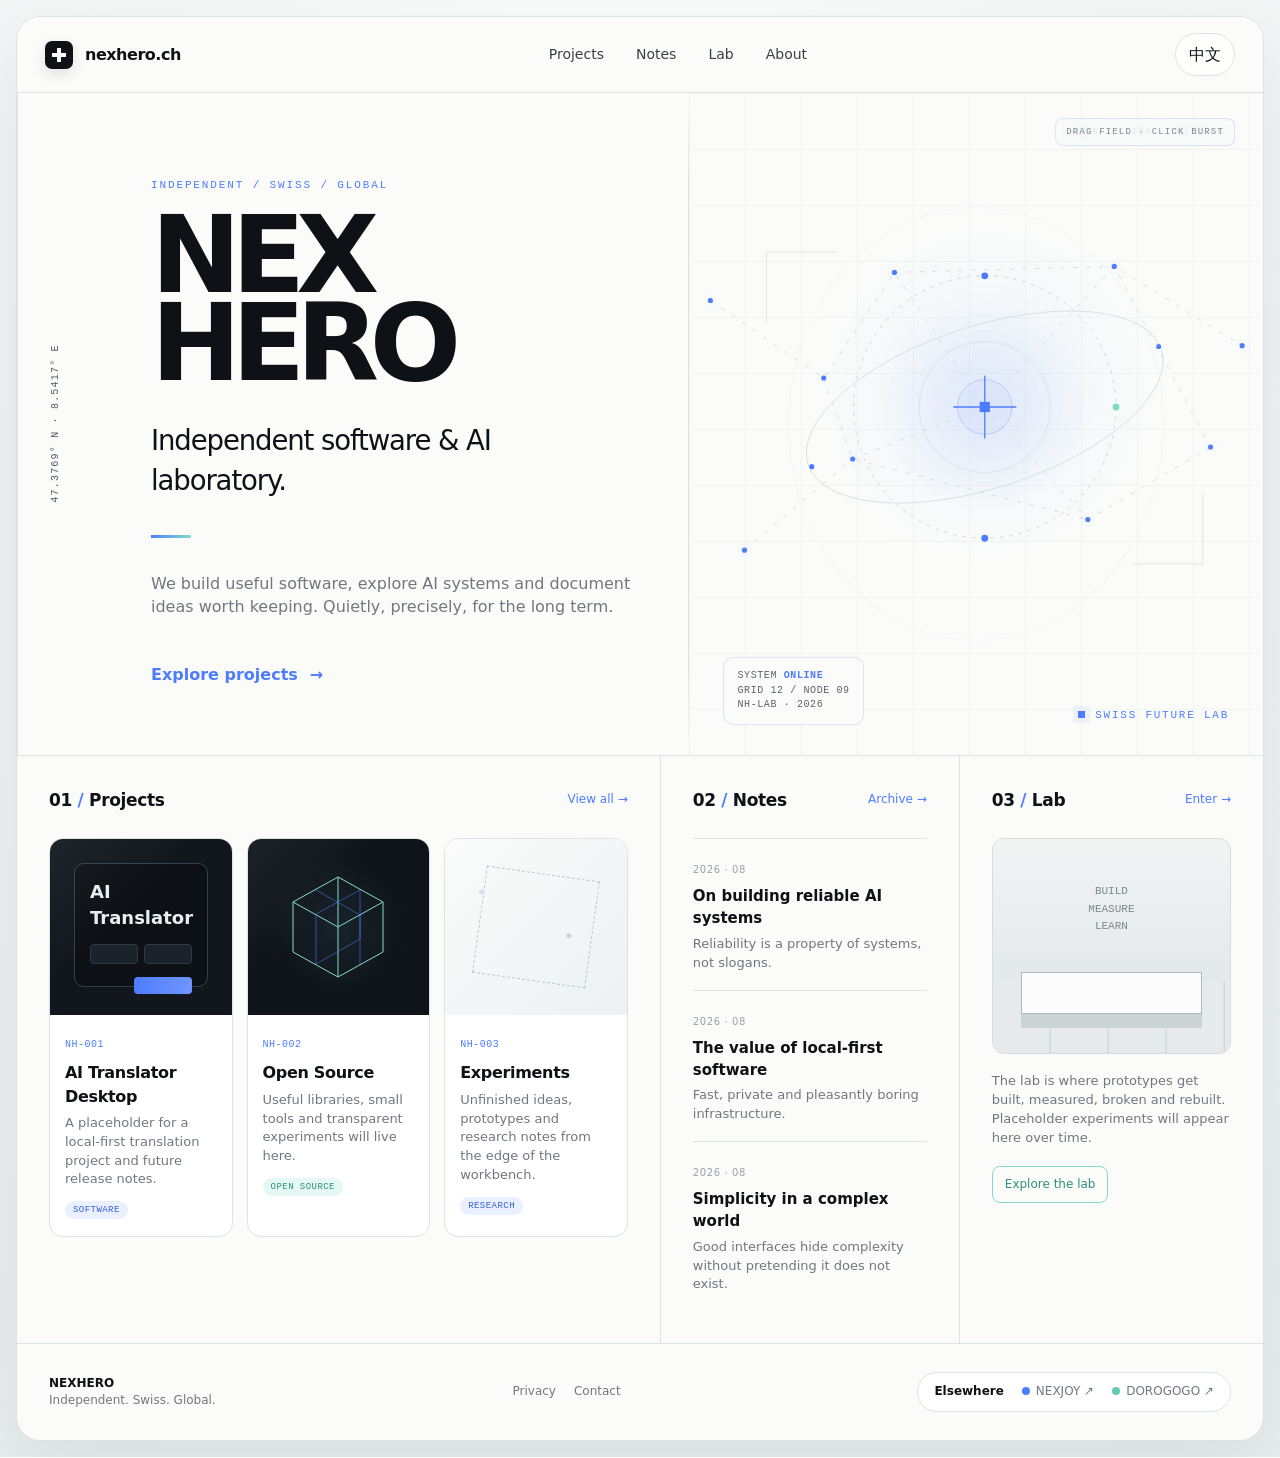
==== commit 5ad9696a: "Expand NexHero field interaction controls" ====
--- a/index.html
+++ b/index.html
@@ -16,7 +16,6 @@
     <nav aria-label="Primary"><a href="#projects" data-en="Projects" data-zh="项目">Projects</a><a href="#notes" data-en="Notes" data-zh="札记">Notes</a><a href="#lab" data-en="Lab" data-zh="实验室">Lab</a><a href="#about" data-en="About" data-zh="关于">About</a></nav>
     <button id="lang" class="icon-btn" type="button" aria-label="Switch language">中文</button>
   </header>
-
   <main id="top">
     <section class="hero">
       <div class="coords">47.3769° N · 8.5417° E</div>
@@ -28,53 +27,40 @@
         <p class="intro" data-en="We build useful software, explore AI systems and document ideas worth keeping. Quietly, precisely, for the long term." data-zh="我们构建实用的软件，探索 AI 系统，并记录值得长期保留的想法。安静、精确、长期主义。">We build useful software, explore AI systems and document ideas worth keeping. Quietly, precisely, for the long term.</p>
         <a class="cta" href="#projects"><span data-en="Explore projects" data-zh="浏览项目">Explore projects</span><span class="arrow">→</span></a>
       </div>
-      <div class="hero-art" aria-hidden="true">
-        <svg class="network" viewBox="0 0 700 580" fill="none">
-          <g class="orbit"><circle cx="360" cy="270" r="154" stroke="#c8d2d8" stroke-dasharray="4 7"/><circle cx="360" cy="116" r="4" fill="#4d7cff"/><circle cx="514" cy="270" r="4" fill="#84dcc8"/><circle cx="360" cy="424" r="4" fill="#4d7cff"/></g>
-          <g class="orbit reverse"><ellipse cx="360" cy="270" rx="218" ry="95" stroke="#d6dee2" transform="rotate(-18 360 270)"/><circle cx="157" cy="340" r="3" fill="#4d7cff"/><circle cx="564" cy="199" r="3" fill="#4d7cff"/></g>
-          <circle cx="360" cy="270" r="77" stroke="#d8e0e3"/>
-          <circle class="pulse" cx="360" cy="270" r="32" fill="#4d7cff" fill-opacity=".035" stroke="#4d7cff" stroke-opacity=".32"/>
-          <path class="dash" d="M38 145L171 236L254 112L360 270L512 105L662 198M78 438L205 331L360 270L481 402L625 317M171 236L205 331L481 402M254 112L512 105L625 317" stroke="#cfd9de"/>
-          <g fill="#4d7cff"><circle cx="38" cy="145" r="3"/><circle cx="171" cy="236" r="3"/><circle cx="254" cy="112" r="3"/><circle cx="512" cy="105" r="3"/><circle cx="662" cy="198" r="3"/><circle cx="78" cy="438" r="3"/><circle cx="205" cy="331" r="3"/><circle cx="481" cy="402" r="3"/><circle cx="625" cy="317" r="3"/></g>
-          <path d="M323 270H397M360 233V307" stroke="#4d7cff" stroke-width="1.5"/><rect x="354" y="264" width="12" height="12" fill="#4d7cff"/>
-          <path d="M104 88H187M104 88V171M616 454H533M616 454V371" stroke="#9fb0ba" stroke-opacity=".35"/>
+      <div class="hero-art" id="heroArt" aria-label="Interactive NexHero system field">
+        <canvas id="fieldParticles" class="particle-canvas" aria-hidden="true"></canvas>
+        <svg class="network" id="networkField" viewBox="0 0 700 580" fill="none" aria-hidden="true">
+          <defs>
+            <filter id="fieldWarp" x="-20%" y="-20%" width="140%" height="140%">
+              <feTurbulence id="fieldNoise" type="fractalNoise" baseFrequency=".012 .018" numOctaves="2" seed="8" result="noise"/>
+              <feDisplacementMap id="fieldDisplace" in="SourceGraphic" in2="noise" scale="0" xChannelSelector="R" yChannelSelector="G"/>
+            </filter>
+            <radialGradient id="nodeGlow"><stop offset="0" stop-color="#4d7cff" stop-opacity=".26"/><stop offset="1" stop-color="#4d7cff" stop-opacity="0"/></radialGradient>
+          </defs>
+          <g id="morphLayer" filter="url(#fieldWarp)">
+            <circle cx="360" cy="270" r="122" fill="url(#nodeGlow)" opacity=".38"/>
+            <g class="orbit"><circle cx="360" cy="270" r="154" stroke="#c8d2d8" stroke-dasharray="4 7"/><circle cx="360" cy="116" r="4" fill="#4d7cff"/><circle cx="514" cy="270" r="4" fill="#84dcc8"/><circle cx="360" cy="424" r="4" fill="#4d7cff"/></g>
+            <g class="orbit reverse"><ellipse cx="360" cy="270" rx="218" ry="95" stroke="#d6dee2" transform="rotate(-18 360 270)"/><circle cx="157" cy="340" r="3" fill="#4d7cff"/><circle cx="564" cy="199" r="3" fill="#4d7cff"/></g>
+            <circle cx="360" cy="270" r="77" stroke="#d8e0e3"/>
+            <circle class="pulse" cx="360" cy="270" r="32" fill="#4d7cff" fill-opacity=".035" stroke="#4d7cff" stroke-opacity=".32"/>
+            <path class="dash" d="M38 145L171 236L254 112L360 270L512 105L662 198M78 438L205 331L360 270L481 402L625 317M171 236L205 331L481 402M254 112L512 105L625 317" stroke="#cfd9de"/>
+            <g class="field-nodes" fill="#4d7cff"><circle cx="38" cy="145" r="3"/><circle cx="171" cy="236" r="3"/><circle cx="254" cy="112" r="3"/><circle cx="512" cy="105" r="3"/><circle cx="662" cy="198" r="3"/><circle cx="78" cy="438" r="3"/><circle cx="205" cy="331" r="3"/><circle cx="481" cy="402" r="3"/><circle cx="625" cy="317" r="3"/></g>
+            <path d="M323 270H397M360 233V307" stroke="#4d7cff" stroke-width="1.5"/><rect x="354" y="264" width="12" height="12" fill="#4d7cff"/>
+            <path d="M104 88H187M104 88V171M616 454H533M616 454V371" stroke="#9fb0ba" stroke-opacity=".35"/>
+          </g>
         </svg>
+        <div class="interaction-hint" data-en="DRAG · CLICK · DBLCLICK" data-zh="拖拽 · 点击 · 双击重组">DRAG · CLICK · DBLCLICK</div>
         <div class="system-card">SYSTEM <b>ONLINE</b><br>GRID 12 / NODE 09<br>NH-LAB · 2026</div>
         <div class="lab-label">Swiss Future Lab</div>
       </div>
     </section>
-
     <div class="grid">
-      <section class="section" id="projects">
-        <div class="section-title"><h2>01 <b>/</b> <span data-en="Projects" data-zh="项目">Projects</span></h2><a href="#projects" data-en="View all →" data-zh="查看全部 →">View all →</a></div>
-        <div class="projects">
-          <article class="card"><div class="thumb translator"><div class="mini-window"><strong>AI Translator</strong><div class="mini-controls"><i></i><i></i></div><div class="mini-button"></div></div></div><div class="card-body"><span class="code">NH-001</span><h3 data-en="AI Translator Desktop" data-zh="AI 桌面翻译器">AI Translator Desktop</h3><p data-en="A placeholder for a local-first translation project and future release notes." data-zh="本地优先翻译项目及未来版本记录的占位展示。">A placeholder for a local-first translation project and future release notes.</p><span class="tag">SOFTWARE</span></div></article>
-          <article class="card"><div class="thumb cube"><svg viewBox="0 0 120 120" fill="none"><path d="M60 10L105 35V85L60 110L15 85V35L60 10ZM60 10V60M105 35L60 60L15 35M60 60V110" stroke="#84dcc8"/><path d="M38 23L82 48V72L38 97V47L82 23V97" stroke="#4d7cff" opacity=".55"/></svg></div><div class="card-body"><span class="code">NH-002</span><h3 data-en="Open Source" data-zh="开源">Open Source</h3><p data-en="Useful libraries, small tools and transparent experiments will live here." data-zh="这里将放置实用库、小工具与透明的实验项目。">Useful libraries, small tools and transparent experiments will live here.</p><span class="tag mint">OPEN SOURCE</span></div></article>
-          <article class="card"><div class="thumb particles"></div><div class="card-body"><span class="code">NH-003</span><h3 data-en="Experiments" data-zh="实验">Experiments</h3><p data-en="Unfinished ideas, prototypes and research notes from the edge of the workbench." data-zh="工作台边缘那些尚未完成的想法、原型与研究记录。">Unfinished ideas, prototypes and research notes from the edge of the workbench.</p><span class="tag">RESEARCH</span></div></article>
-        </div>
-      </section>
-
-      <section class="section" id="notes">
-        <div class="section-title"><h2>02 <b>/</b> <span data-en="Notes" data-zh="札记">Notes</span></h2><a href="#notes" data-en="Archive →" data-zh="归档 →">Archive →</a></div>
-        <article class="note"><time>2026 · 08</time><h3 data-en="On building reliable AI systems" data-zh="关于构建可靠的 AI 系统">On building reliable AI systems</h3><p data-en="Reliability is a property of systems, not slogans." data-zh="可靠性属于系统，而不是口号。">Reliability is a property of systems, not slogans.</p></article>
-        <article class="note"><time>2026 · 08</time><h3 data-en="The value of local-first software" data-zh="本地优先软件的价值">The value of local-first software</h3><p data-en="Fast, private and pleasantly boring infrastructure." data-zh="快速、私密，以及令人安心地无聊的基础设施。">Fast, private and pleasantly boring infrastructure.</p></article>
-        <article class="note"><time>2026 · 08</time><h3 data-en="Simplicity in a complex world" data-zh="复杂世界里的简单">Simplicity in a complex world</h3><p data-en="Good interfaces hide complexity without pretending it does not exist." data-zh="好的界面隐藏复杂性，但从不假装复杂性不存在。">Good interfaces hide complexity without pretending it does not exist.</p></article>
-      </section>
-
-      <section class="section" id="lab">
-        <div class="section-title"><h2>03 <b>/</b> <span data-en="Lab" data-zh="实验室">Lab</span></h2><a href="#lab" data-en="Enter →" data-zh="进入 →">Enter →</a></div>
-        <div class="lab-photo"><div class="bench"></div></div>
-        <p class="lab-copy" data-en="The lab is where prototypes get built, measured, broken and rebuilt. Placeholder experiments will appear here over time." data-zh="实验室用于构建、测量、拆解并重新构建原型。未来的实验项目会逐渐出现在这里。">The lab is where prototypes get built, measured, broken and rebuilt. Placeholder experiments will appear here over time.</p>
-        <a class="ghost" href="#lab" data-en="Explore the lab" data-zh="探索实验室">Explore the lab</a>
-      </section>
+      <section class="section" id="projects"><div class="section-title"><h2>01 <b>/</b> <span data-en="Projects" data-zh="项目">Projects</span></h2><a href="#projects" data-en="View all →" data-zh="查看全部 →">View all →</a></div><div class="projects"><article class="card"><div class="thumb translator"><div class="mini-window"><strong>AI Translator</strong><div class="mini-controls"><i></i><i></i></div><div class="mini-button"></div></div></div><div class="card-body"><span class="code">NH-001</span><h3 data-en="AI Translator Desktop" data-zh="AI 桌面翻译器">AI Translator Desktop</h3><p data-en="A placeholder for a local-first translation project and future release notes." data-zh="本地优先翻译项目及未来版本记录的占位展示。">A placeholder for a local-first translation project and future release notes.</p><span class="tag">SOFTWARE</span></div></article><article class="card"><div class="thumb cube"><svg viewBox="0 0 120 120" fill="none"><path d="M60 10L105 35V85L60 110L15 85V35L60 10ZM60 10V60M105 35L60 60L15 35M60 60V110" stroke="#84dcc8"/><path d="M38 23L82 48V72L38 97V47L82 23V97" stroke="#4d7cff" opacity=".55"/></svg></div><div class="card-body"><span class="code">NH-002</span><h3 data-en="Open Source" data-zh="开源">Open Source</h3><p data-en="Useful libraries, small tools and transparent experiments will live here." data-zh="这里将放置实用库、小工具与透明的实验项目。">Useful libraries, small tools and transparent experiments will live here.</p><span class="tag mint">OPEN SOURCE</span></div></article><article class="card"><div class="thumb particles"></div><div class="card-body"><span class="code">NH-003</span><h3 data-en="Experiments" data-zh="实验">Experiments</h3><p data-en="Unfinished ideas, prototypes and research notes from the edge of the workbench." data-zh="工作台边缘那些尚未完成的想法、原型与研究记录。">Unfinished ideas, prototypes and research notes from the edge of the workbench.</p><span class="tag">RESEARCH</span></div></article></div></section>
+      <section class="section" id="notes"><div class="section-title"><h2>02 <b>/</b> <span data-en="Notes" data-zh="札记">Notes</span></h2><a href="#notes" data-en="Archive →" data-zh="归档 →">Archive →</a></div><article class="note"><time>2026 · 08</time><h3 data-en="On building reliable AI systems" data-zh="关于构建可靠的 AI 系统">On building reliable AI systems</h3><p data-en="Reliability is a property of systems, not slogans." data-zh="可靠性属于系统，而不是口号。">Reliability is a property of systems, not slogans.</p></article><article class="note"><time>2026 · 08</time><h3 data-en="The value of local-first software" data-zh="本地优先软件的价值">The value of local-first software</h3><p data-en="Fast, private and pleasantly boring infrastructure." data-zh="快速、私密，以及令人安心地无聊的基础设施。">Fast, private and pleasantly boring infrastructure.</p></article><article class="note"><time>2026 · 08</time><h3 data-en="Simplicity in a complex world" data-zh="复杂世界里的简单">Simplicity in a complex world</h3><p data-en="Good interfaces hide complexity without pretending it does not exist." data-zh="好的界面隐藏复杂性，但从不假装复杂性不存在。">Good interfaces hide complexity without pretending it does not exist.</p></article></section>
+      <section class="section" id="lab"><div class="section-title"><h2>03 <b>/</b> <span data-en="Lab" data-zh="实验室">Lab</span></h2><a href="#lab" data-en="Enter →" data-zh="进入 →">Enter →</a></div><div class="lab-photo"><div class="bench"></div></div><p class="lab-copy" data-en="The lab is where prototypes get built, measured, broken and rebuilt. Placeholder experiments will appear here over time." data-zh="实验室用于构建、测量、拆解并重新构建原型。未来的实验项目会逐渐出现在这里。">The lab is where prototypes get built, measured, broken and rebuilt. Placeholder experiments will appear here over time.</p><a class="ghost" href="#lab" data-en="Explore the lab" data-zh="探索实验室">Explore the lab</a></section>
     </div>
   </main>
-
-  <footer id="about">
-    <div><strong style="color:var(--ink)">NEXHERO</strong><br><span data-en="Independent. Swiss. Global." data-zh="独立 · 瑞士 · 全球">Independent. Swiss. Global.</span></div>
-    <div class="footer-links"><a href="#about" data-en="Privacy" data-zh="隐私">Privacy</a><a href="mailto:hello@nexhero.ch" data-en="Contact" data-zh="联系">Contact</a></div>
-    <div class="elsewhere"><strong data-en="Elsewhere" data-zh="其他站点">Elsewhere</strong><a href="https://nexjoy.nl/"><span class="dot blue"></span>NEXJOY ↗</a><a href="https://dorogogo.de/"><span class="dot mint"></span>DOROGOGO ↗</a></div>
-  </footer>
+  <footer id="about"><div><strong style="color:var(--ink)">NEXHERO</strong><br><span data-en="Independent. Swiss. Global." data-zh="独立 · 瑞士 · 全球">Independent. Swiss. Global.</span></div><div class="footer-links"><a href="#about" data-en="Privacy" data-zh="隐私">Privacy</a><a href="mailto:hello@nexhero.ch" data-en="Contact" data-zh="联系">Contact</a></div><div class="elsewhere"><strong data-en="Elsewhere" data-zh="其他站点">Elsewhere</strong><a href="https://nexjoy.nl/"><span class="dot blue"></span>NEXJOY ↗</a><a href="https://dorogogo.de/"><span class="dot mint"></span>DOROGOGO ↗</a></div></footer>
 </div>
 <script src="/script.js"></script>
 </body>
--- a/style.css
+++ b/style.css
@@ -1,11 +1,11 @@
 :root{--bg:#eef1f1;--paper:#fbfcfa;--ink:#0e1216;--muted:#6f7880;--line:#dce3e5;--blue:#4d7cff;--blue2:#87a5ff;--mint:#84dcc8;--shadow:0 26px 80px rgba(19,31,42,.08)}
 *{box-sizing:border-box}html{scroll-behavior:smooth}body{margin:0;background:radial-gradient(circle at 50% -20%,#fff 0,#f1f4f4 46%,#e9eeee 100%);color:var(--ink);font-family:Inter,ui-sans-serif,system-ui,-apple-system,BlinkMacSystemFont,"Segoe UI","PingFang SC","Microsoft YaHei",sans-serif;line-height:1.45}a{color:inherit;text-decoration:none}button{font:inherit}.shell{width:min(1500px,calc(100% - 32px));margin:16px auto;background:var(--paper);border:1px solid var(--line);border-radius:24px;overflow:hidden;box-shadow:var(--shadow)}
-header{height:76px;display:flex;align-items:center;justify-content:space-between;padding:0 28px;border-bottom:1px solid var(--line);position:sticky;top:0;background:rgba(251,252,250,.9);backdrop-filter:blur(18px);z-index:20}.brand{display:flex;align-items:center;gap:12px;font-weight:780;letter-spacing:-.03em}.mark{width:28px;height:28px;border-radius:7px;background:var(--ink);position:relative;box-shadow:0 5px 14px rgba(14,18,22,.12)}.mark:before,.mark:after{content:"";position:absolute;background:#fff;left:50%;top:50%;transform:translate(-50%,-50%)}.mark:before{width:14px;height:4px}.mark:after{width:4px;height:14px}nav{display:flex;gap:32px;font-size:14px}nav a{color:#374048;position:relative}nav a:after{content:"";position:absolute;left:0;right:100%;bottom:-9px;height:2px;background:var(--blue);transition:right .22s ease}nav a:hover{color:var(--ink)}nav a:hover:after{right:0}.icon-btn{border:1px solid var(--line);background:rgba(255,255,255,.55);border-radius:999px;padding:9px 13px;cursor:pointer;color:var(--ink);transition:.2s ease}.icon-btn:hover{background:#fff;border-color:#bcc7cb;transform:translateY(-1px)}
-.hero{display:grid;grid-template-columns:76px 1.04fr 1fr;min-height:610px;border-bottom:1px solid var(--line)}.coords{border-right:1px solid var(--line);display:flex;align-items:center;justify-content:center;color:#505b63;font:10px ui-monospace,SFMono-Regular,Menlo,monospace;writing-mode:vertical-rl;transform:rotate(180deg);letter-spacing:.12em}.hero-copy{padding:86px 58px 68px;position:relative}.hero-copy:after{content:"";position:absolute;right:0;top:0;bottom:0;width:1px;background:linear-gradient(transparent,var(--line) 14%,var(--line) 86%,transparent)}.eyebrow{font:11px ui-monospace,SFMono-Regular,Menlo,monospace;color:var(--blue);letter-spacing:.17em;text-transform:uppercase;margin-bottom:20px}.hero h1{font-size:clamp(72px,8.4vw,132px);line-height:.82;margin:0;letter-spacing:-.085em;font-weight:760}.tagline{font-size:clamp(24px,2.15vw,35px);letter-spacing:-.04em;margin:34px 0 0}.accent-line{width:40px;height:3px;background:linear-gradient(90deg,var(--blue),var(--mint));margin:34px 0}.intro{max-width:500px;color:var(--muted);font-size:16px}.cta{display:inline-flex;align-items:center;gap:12px;color:var(--blue);margin-top:29px;font-weight:700}.cta .arrow{transition:transform .2s ease}.cta:hover .arrow{transform:translateX(6px)}
-.hero-art{position:relative;overflow:hidden;min-height:540px;background-image:linear-gradient(rgba(106,126,141,.055) 1px,transparent 1px),linear-gradient(90deg,rgba(106,126,141,.055) 1px,transparent 1px),radial-gradient(circle at 52% 45%,rgba(77,124,255,.075),transparent 38%);background-size:56px 56px,56px 56px,100% 100%}.hero-art:before{content:"";position:absolute;inset:8% 8%;border:1px solid rgba(77,124,255,.11);border-radius:50%;transform:scale(.78);opacity:.55}.network{position:absolute;inset:-2%;width:104%;height:104%}.network .orbit{transform-origin:360px 270px;animation:orbit 32s linear infinite}.network .orbit.reverse{animation-direction:reverse;animation-duration:44s}.network .dash{stroke-dasharray:5 10;animation:dash 18s linear infinite}.network .pulse{animation:pulse 2.8s ease-in-out infinite}.system-card{position:absolute;left:34px;bottom:30px;padding:11px 13px;border:1px solid rgba(77,124,255,.2);background:rgba(251,252,250,.78);backdrop-filter:blur(12px);border-radius:10px;font:10px/1.45 ui-monospace,SFMono-Regular,Menlo,monospace;color:#59636b;letter-spacing:.06em}.system-card b{color:var(--blue);font-weight:700}.lab-label{position:absolute;right:34px;bottom:34px;font:11px ui-monospace,SFMono-Regular,Menlo,monospace;color:var(--blue);letter-spacing:.16em;text-transform:uppercase}.lab-label:before{content:"";display:inline-block;width:7px;height:7px;background:var(--blue);margin-right:10px;box-shadow:0 0 0 5px rgba(77,124,255,.08)}
-.grid{display:grid;grid-template-columns:1.55fr .72fr .73fr}.section{padding:32px;border-right:1px solid var(--line);min-width:0}.section:last-child{border-right:0}.section-title{display:flex;align-items:center;justify-content:space-between;gap:16px;margin-bottom:26px}.section-title h2{font-size:17px;margin:0;font-weight:700;letter-spacing:-.02em}.section-title h2 b{color:var(--blue);font-weight:700}.section-title a{font-size:12px;color:var(--blue)}.projects{display:grid;grid-template-columns:repeat(3,1fr);gap:14px}.card{border:1px solid var(--line);border-radius:14px;overflow:hidden;background:#fff;transition:transform .24s ease,box-shadow .24s ease,border-color .24s ease}.card:hover{transform:translateY(-6px);box-shadow:0 18px 38px rgba(37,55,70,.1);border-color:#c3ced3}.thumb{height:176px;position:relative;overflow:hidden;background:#12171d}.thumb:after{content:"";position:absolute;inset:0;pointer-events:none;background:linear-gradient(135deg,rgba(255,255,255,.06),transparent 42%)}.translator{padding:24px}.mini-window{border:1px solid #35404b;border-radius:10px;background:#0d1116;padding:15px;height:124px;color:#e8edf2;box-shadow:inset 0 0 0 1px rgba(255,255,255,.02)}.mini-window strong{font-size:18px}.mini-controls{display:flex;gap:6px;margin:13px 0}.mini-controls i{height:20px;flex:1;border-radius:4px;background:#1b222a;border:1px solid #303944}.mini-button{width:58px;height:17px;border-radius:4px;background:linear-gradient(90deg,var(--blue),#6f96ff);margin-left:auto}.cube{display:grid;place-items:center;background:radial-gradient(circle at 50% 50%,#182129,#0e1419 60%)}.cube svg{width:120px;height:120px;filter:drop-shadow(0 0 20px rgba(132,220,200,.12))}.particles{background:radial-gradient(circle at 20% 30%,rgba(77,124,255,.2) 0 2px,transparent 3px),radial-gradient(circle at 68% 55%,rgba(17,20,23,.15) 0 2px,transparent 3px),linear-gradient(135deg,#fafbfa,#edf1f3)}.particles:after{content:"";position:absolute;inset:34px;border:1px dashed #bdc8ce;transform:rotate(8deg)}.card-body{padding:15px 15px 17px}.code{font:10px ui-monospace,SFMono-Regular,Menlo,monospace;color:var(--blue);letter-spacing:.05em}.card h3{font-size:16px;margin:8px 0 6px;letter-spacing:-.02em}.card p{color:var(--muted);font-size:13px;min-height:58px;margin:0}.tag{display:inline-block;border-radius:999px;padding:4px 8px;margin-top:12px;font:9px ui-monospace,SFMono-Regular,Menlo,monospace;background:#eaf0ff;color:#315fdc;letter-spacing:.05em}.tag.mint{background:#e6f8f3;color:#298f79}.note{padding:17px 0;border-top:1px solid var(--line);transition:padding-left .2s ease}.note:hover{padding-left:6px}.note:first-child{border-top:0;padding-top:0}.note:first-child:hover{padding-left:6px}.note time{font-size:10px;color:#9aa2a8;letter-spacing:.06em}.note h3{font-size:15px;margin:7px 0 5px}.note p{font-size:13px;color:var(--muted);margin:0}.lab-photo{height:216px;border-radius:12px;background:linear-gradient(180deg,#f2f4f4,#dce2e2);position:relative;overflow:hidden;border:1px solid #d5dddd}.lab-photo:before{content:"BUILD\A MEASURE\A LEARN";white-space:pre;position:absolute;top:44px;left:50%;transform:translateX(-50%);font:11px/1.6 ui-monospace,SFMono-Regular,Menlo,monospace;color:#7d888c;text-align:center}.lab-photo:after{content:"";position:absolute;left:0;right:0;bottom:0;height:72px;background:repeating-linear-gradient(90deg,#e6eaea 0 56px,#d1d8d9 57px 58px)}.bench{position:absolute;z-index:2;left:12%;right:12%;bottom:39px;height:42px;border:1px solid #aeb8bb;background:#fbfcfb;box-shadow:0 14px 0 #cbd3d4}.lab-copy{color:var(--muted);font-size:13px;margin:18px 0}.ghost{display:inline-block;border:1px solid var(--mint);color:#318f7c;padding:9px 12px;border-radius:8px;font-size:12px;transition:.2s ease}.ghost:hover{background:#ecfaf6;transform:translateY(-2px)}
+header{height:76px;display:flex;align-items:center;justify-content:space-between;padding:0 28px;border-bottom:1px solid var(--line);position:sticky;top:0;background:rgba(251,252,250,.9);backdrop-filter:blur(18px);z-index:20}.brand{display:flex;align-items:center;gap:12px;font-weight:780;letter-spacing:-.03em}.mark{width:28px;height:28px;border-radius:7px;background:var(--ink);position:relative;box-shadow:0 5px 14px rgba(14,18,22,.12)}.mark:before,.mark:after{content:"";position:absolute;background:#fff;left:50%;top:50%;transform:translate(-50%,-50%)}.mark:before{width:14px;height:4px}.mark:after{width:4px;height:14px}nav{display:flex;gap:32px;font-size:14px}nav a{color:#374048;position:relative}nav a:after{content:"";position:absolute;left:0;right:100%;bottom:-9px;height:2px;background:var(--blue);transition:right .22s}nav a:hover{color:var(--ink)}nav a:hover:after{right:0}.icon-btn{border:1px solid var(--line);background:rgba(255,255,255,.55);border-radius:999px;padding:9px 13px;cursor:pointer;color:var(--ink);transition:.2s}.icon-btn:hover{background:#fff;border-color:#bcc7cb;transform:translateY(-1px)}
+.hero{display:grid;grid-template-columns:76px 1.04fr 1fr;min-height:610px;border-bottom:1px solid var(--line)}.coords{border-right:1px solid var(--line);display:flex;align-items:center;justify-content:center;color:#505b63;font:10px ui-monospace,SFMono-Regular,Menlo,monospace;writing-mode:vertical-rl;transform:rotate(180deg);letter-spacing:.12em}.hero-copy{padding:86px 58px 68px;position:relative}.hero-copy:after{content:"";position:absolute;right:0;top:0;bottom:0;width:1px;background:linear-gradient(transparent,var(--line) 14%,var(--line) 86%,transparent)}.eyebrow{font:11px ui-monospace,SFMono-Regular,Menlo,monospace;color:var(--blue);letter-spacing:.17em;text-transform:uppercase;margin-bottom:20px}.hero h1{font-size:clamp(72px,8.4vw,132px);line-height:.82;margin:0;letter-spacing:-.085em;font-weight:760}.tagline{font-size:clamp(24px,2.15vw,35px);letter-spacing:-.04em;margin:34px 0 0}.accent-line{width:40px;height:3px;background:linear-gradient(90deg,var(--blue),var(--mint));margin:34px 0}.intro{max-width:500px;color:var(--muted);font-size:16px}.cta{display:inline-flex;align-items:center;gap:12px;color:var(--blue);margin-top:29px;font-weight:700}.cta .arrow{transition:transform .2s}.cta:hover .arrow{transform:translateX(6px)}
+.hero-art{position:relative;overflow:hidden;min-height:540px;background-image:linear-gradient(rgba(106,126,141,.055) 1px,transparent 1px),linear-gradient(90deg,rgba(106,126,141,.055) 1px,transparent 1px),radial-gradient(circle at 52% 45%,rgba(77,124,255,.075),transparent 38%);background-size:56px 56px,56px 56px,100% 100%;cursor:crosshair;isolation:isolate}.hero-art:before{content:"";position:absolute;inset:8% 8%;border:1px solid rgba(77,124,255,.11);border-radius:50%;transform:scale(.78);opacity:.55}.hero-art.is-dragging{cursor:grabbing}.network{position:absolute;inset:-2%;width:104%;height:104%;transform-origin:50% 50%;will-change:transform;transition:transform .65s cubic-bezier(.2,.8,.2,1);z-index:2}.hero-art.is-dragging .network{transition:none}.network .orbit{transform-origin:360px 270px;animation:orbit 32s linear infinite}.network .orbit.reverse{animation-direction:reverse;animation-duration:44s}.network .dash{stroke-dasharray:5 10;animation:dash 18s linear infinite}.network .pulse{animation:pulse 2.8s ease-in-out infinite}.field-nodes circle{filter:drop-shadow(0 0 5px rgba(77,124,255,.18))}.particle-canvas{position:absolute;inset:0;width:100%;height:100%;pointer-events:none;z-index:4;mix-blend-mode:multiply}.interaction-hint{position:absolute;right:28px;top:25px;z-index:6;padding:8px 10px;border:1px solid rgba(77,124,255,.17);border-radius:8px;background:rgba(251,252,250,.62);backdrop-filter:blur(9px);font:9px ui-monospace,SFMono-Regular,Menlo,monospace;letter-spacing:.13em;color:#7c8a95;transition:opacity .25s,color .25s,border-color .25s}.hero-art:hover .interaction-hint{color:var(--blue);border-color:rgba(77,124,255,.3)}.system-card{position:absolute;z-index:6;left:34px;bottom:30px;padding:11px 13px;border:1px solid rgba(77,124,255,.2);background:rgba(251,252,250,.78);backdrop-filter:blur(12px);border-radius:10px;font:10px/1.45 ui-monospace,SFMono-Regular,Menlo,monospace;color:#59636b;letter-spacing:.06em}.system-card b{color:var(--blue);font-weight:700}.lab-label{position:absolute;z-index:6;right:34px;bottom:34px;font:11px ui-monospace,SFMono-Regular,Menlo,monospace;color:var(--blue);letter-spacing:.16em;text-transform:uppercase}.lab-label:before{content:"";display:inline-block;width:7px;height:7px;background:var(--blue);margin-right:10px;box-shadow:0 0 0 5px rgba(77,124,255,.08)}
+.grid{display:grid;grid-template-columns:1.55fr .72fr .73fr}.section{padding:32px;border-right:1px solid var(--line);min-width:0}.section:last-child{border-right:0}.section-title{display:flex;align-items:center;justify-content:space-between;gap:16px;margin-bottom:26px}.section-title h2{font-size:17px;margin:0;font-weight:700;letter-spacing:-.02em}.section-title h2 b{color:var(--blue);font-weight:700}.section-title a{font-size:12px;color:var(--blue)}.projects{display:grid;grid-template-columns:repeat(3,1fr);gap:14px}.card{border:1px solid var(--line);border-radius:14px;overflow:hidden;background:#fff;transition:transform .24s,box-shadow .24s,border-color .24s}.card:hover{transform:translateY(-6px);box-shadow:0 18px 38px rgba(37,55,70,.1);border-color:#c3ced3}.thumb{height:176px;position:relative;overflow:hidden;background:#12171d}.thumb:after{content:"";position:absolute;inset:0;pointer-events:none;background:linear-gradient(135deg,rgba(255,255,255,.06),transparent 42%)}.translator{padding:24px}.mini-window{border:1px solid #35404b;border-radius:10px;background:#0d1116;padding:15px;height:124px;color:#e8edf2}.mini-window strong{font-size:18px}.mini-controls{display:flex;gap:6px;margin:13px 0}.mini-controls i{height:20px;flex:1;border-radius:4px;background:#1b222a;border:1px solid #303944}.mini-button{width:58px;height:17px;border-radius:4px;background:linear-gradient(90deg,var(--blue),#6f96ff);margin-left:auto}.cube{display:grid;place-items:center;background:radial-gradient(circle at 50% 50%,#182129,#0e1419 60%)}.cube svg{width:120px;height:120px;filter:drop-shadow(0 0 20px rgba(132,220,200,.12))}.particles{background:radial-gradient(circle at 20% 30%,rgba(77,124,255,.2) 0 2px,transparent 3px),radial-gradient(circle at 68% 55%,rgba(17,20,23,.15) 0 2px,transparent 3px),linear-gradient(135deg,#fafbfa,#edf1f3)}.particles:after{content:"";position:absolute;inset:34px;border:1px dashed #bdc8ce;transform:rotate(8deg)}.card-body{padding:15px 15px 17px}.code{font:10px ui-monospace,SFMono-Regular,Menlo,monospace;color:var(--blue);letter-spacing:.05em}.card h3{font-size:16px;margin:8px 0 6px;letter-spacing:-.02em}.card p{color:var(--muted);font-size:13px;min-height:58px;margin:0}.tag{display:inline-block;border-radius:999px;padding:4px 8px;margin-top:12px;font:9px ui-monospace,SFMono-Regular,Menlo,monospace;background:#eaf0ff;color:#315fdc;letter-spacing:.05em}.tag.mint{background:#e6f8f3;color:#298f79}.note{padding:17px 0;border-top:1px solid var(--line);transition:padding-left .2s}.note:hover{padding-left:6px}.note:first-child{border-top:0;padding-top:0}.note:first-child:hover{padding-left:6px}.note time{font-size:10px;color:#9aa2a8;letter-spacing:.06em}.note h3{font-size:15px;margin:7px 0 5px}.note p{font-size:13px;color:var(--muted);margin:0}.lab-photo{height:216px;border-radius:12px;background:linear-gradient(180deg,#f2f4f4,#dce2e2);position:relative;overflow:hidden;border:1px solid #d5dddd}.lab-photo:before{content:"BUILD\A MEASURE\A LEARN";white-space:pre;position:absolute;top:44px;left:50%;transform:translateX(-50%);font:11px/1.6 ui-monospace,SFMono-Regular,Menlo,monospace;color:#7d888c;text-align:center}.lab-photo:after{content:"";position:absolute;left:0;right:0;bottom:0;height:72px;background:repeating-linear-gradient(90deg,#e6eaea 0 56px,#d1d8d9 57px 58px)}.bench{position:absolute;z-index:2;left:12%;right:12%;bottom:39px;height:42px;border:1px solid #aeb8bb;background:#fbfcfb;box-shadow:0 14px 0 #cbd3d4}.lab-copy{color:var(--muted);font-size:13px;margin:18px 0}.ghost{display:inline-block;border:1px solid var(--mint);color:#318f7c;padding:9px 12px;border-radius:8px;font-size:12px;transition:.2s}.ghost:hover{background:#ecfaf6;transform:translateY(-2px)}
 footer{display:flex;align-items:center;justify-content:space-between;gap:20px;padding:28px 32px;border-top:1px solid var(--line);font-size:12px;color:var(--muted)}.elsewhere{display:flex;align-items:center;gap:18px;border:1px solid var(--line);border-radius:999px;padding:10px 16px;background:white}.elsewhere strong{color:var(--ink)}.dot{width:8px;height:8px;border-radius:50%;display:inline-block;margin-right:6px}.dot.blue{background:var(--blue)}.dot.mint{background:#63cbb2}.footer-links{display:flex;gap:18px}
 @keyframes orbit{to{transform:rotate(360deg)}}@keyframes dash{to{stroke-dashoffset:-180}}@keyframes pulse{0%,100%{opacity:.45}50%{opacity:1}}
 @media(max-width:1100px){.hero{grid-template-columns:48px 1fr}.hero-art{grid-column:1/-1;border-top:1px solid var(--line);min-height:360px}.coords{grid-row:1}.hero-copy{padding:70px 42px}.hero-copy:after{display:none}.grid{grid-template-columns:1fr}.section{border-right:0;border-bottom:1px solid var(--line)}.projects{grid-template-columns:repeat(3,1fr)}}
-@media(max-width:760px){.shell{width:100%;margin:0;border-radius:0;border-left:0;border-right:0}header{padding:0 16px;height:66px}.brand .domain{font-size:14px}nav{display:none}.hero{grid-template-columns:1fr}.coords{display:none}.hero-copy{padding:58px 20px 42px}.hero h1{font-size:clamp(58px,19vw,88px)}.tagline{font-size:23px}.hero-art{min-height:310px}.system-card{left:18px;bottom:18px}.lab-label{right:18px;bottom:18px}.section{padding:24px 18px}.projects{grid-template-columns:1fr}.thumb{height:210px}.card p{min-height:0}.grid{display:block}footer{align-items:flex-start;flex-direction:column}.elsewhere{width:100%;justify-content:space-between;gap:10px;flex-wrap:wrap}.footer-links{order:3}}
-@media(prefers-reduced-motion:reduce){*{scroll-behavior:auto!important;transition:none!important;animation:none!important}}+@media(max-width:760px){.shell{width:100%;margin:0;border-radius:0;border-left:0;border-right:0}header{padding:0 16px;height:66px}.brand .domain{font-size:14px}nav{display:none}.hero{grid-template-columns:1fr}.coords{display:none}.hero-copy{padding:58px 20px 42px}.hero h1{font-size:clamp(58px,19vw,88px)}.tagline{font-size:23px}.hero-art{min-height:310px;cursor:default}.interaction-hint{display:none}.system-card{left:18px;bottom:18px}.lab-label{right:18px;bottom:18px}.section{padding:24px 18px}.projects{grid-template-columns:1fr}.thumb{height:210px}.card p{min-height:0}.grid{display:block}footer{align-items:flex-start;flex-direction:column}.elsewhere{width:100%;justify-content:space-between;gap:10px;flex-wrap:wrap}.footer-links{order:3}}
+@media(prefers-reduced-motion:reduce){*{scroll-behavior:auto!important;transition:none!important;animation:none!important}.interaction-hint{display:none}}
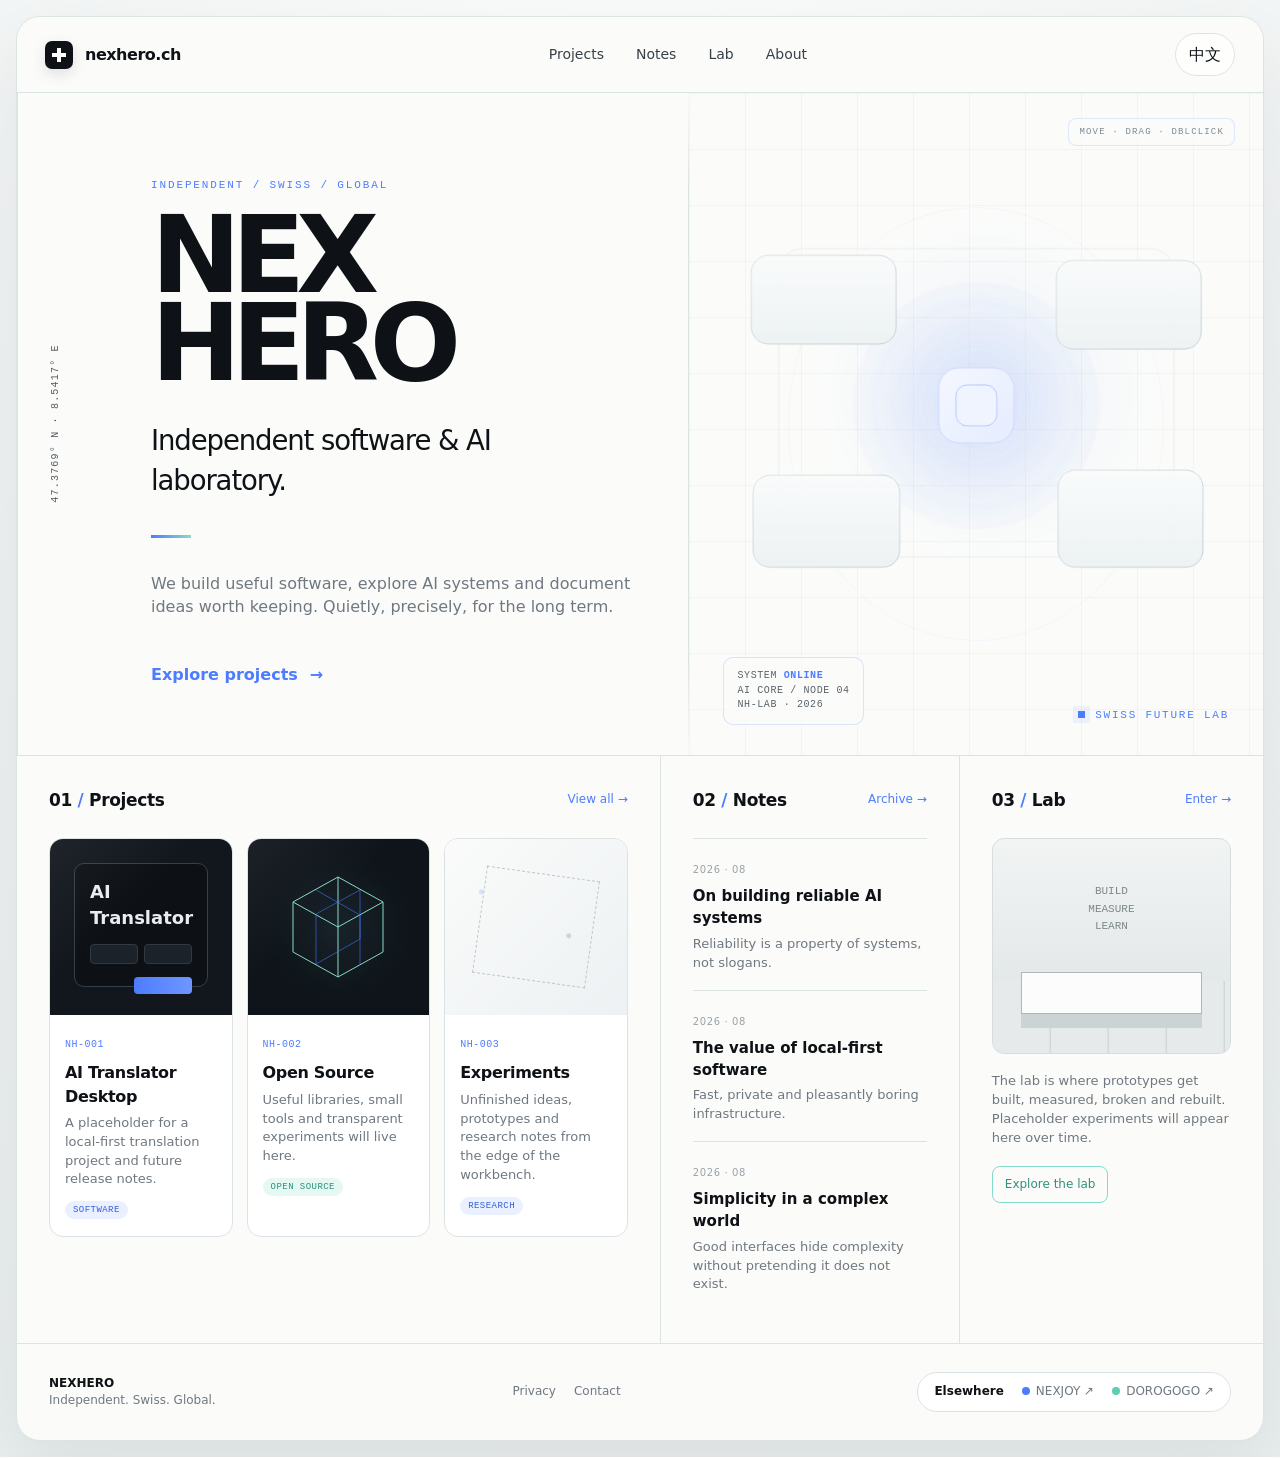
==== commit aa45a48a: "Redraw NexHero hero as AI systems console" ====
--- a/index.html
+++ b/index.html
@@ -16,6 +16,7 @@
     <nav aria-label="Primary"><a href="#projects" data-en="Projects" data-zh="项目">Projects</a><a href="#notes" data-en="Notes" data-zh="札记">Notes</a><a href="#lab" data-en="Lab" data-zh="实验室">Lab</a><a href="#about" data-en="About" data-zh="关于">About</a></nav>
     <button id="lang" class="icon-btn" type="button" aria-label="Switch language">中文</button>
   </header>
+
   <main id="top">
     <section class="hero">
       <div class="coords">47.3769° N · 8.5417° E</div>
@@ -27,39 +28,138 @@
         <p class="intro" data-en="We build useful software, explore AI systems and document ideas worth keeping. Quietly, precisely, for the long term." data-zh="我们构建实用的软件，探索 AI 系统，并记录值得长期保留的想法。安静、精确、长期主义。">We build useful software, explore AI systems and document ideas worth keeping. Quietly, precisely, for the long term.</p>
         <a class="cta" href="#projects"><span data-en="Explore projects" data-zh="浏览项目">Explore projects</span><span class="arrow">→</span></a>
       </div>
-      <div class="hero-art" id="heroArt" aria-label="Interactive NexHero system field">
+
+      <div class="hero-art" id="heroArt" aria-label="Interactive NexHero system console">
         <canvas id="fieldParticles" class="particle-canvas" aria-hidden="true"></canvas>
-        <svg class="network" id="networkField" viewBox="0 0 700 580" fill="none" aria-hidden="true">
+        <svg class="network ai-console" id="networkField" viewBox="0 0 700 580" fill="none" aria-hidden="true">
           <defs>
             <filter id="fieldWarp" x="-20%" y="-20%" width="140%" height="140%">
-              <feTurbulence id="fieldNoise" type="fractalNoise" baseFrequency=".012 .018" numOctaves="2" seed="8" result="noise"/>
+              <feTurbulence id="fieldNoise" type="fractalNoise" baseFrequency=".009 .012" numOctaves="2" seed="8" result="noise"/>
               <feDisplacementMap id="fieldDisplace" in="SourceGraphic" in2="noise" scale="0" xChannelSelector="R" yChannelSelector="G"/>
             </filter>
-            <radialGradient id="nodeGlow"><stop offset="0" stop-color="#4d7cff" stop-opacity=".26"/><stop offset="1" stop-color="#4d7cff" stop-opacity="0"/></radialGradient>
+            <linearGradient id="panelStroke" x1="0" y1="0" x2="1" y2="1">
+              <stop stop-color="#d7dfe4"/>
+              <stop offset="1" stop-color="#bcc9d0"/>
+            </linearGradient>
+            <linearGradient id="panelFill" x1="0" y1="0" x2="0" y2="1">
+              <stop stop-color="#f9fbfb" stop-opacity=".92"/>
+              <stop offset="1" stop-color="#edf2f3" stop-opacity=".98"/>
+            </linearGradient>
+            <linearGradient id="chipFill" x1="0" y1="0" x2="1" y2="1">
+              <stop stop-color="#f5f8ff"/>
+              <stop offset="1" stop-color="#e6ecff"/>
+            </linearGradient>
+            <radialGradient id="coreGlow" cx="50%" cy="50%" r="55%">
+              <stop offset="0" stop-color="#4d7cff" stop-opacity=".18"/>
+              <stop offset="1" stop-color="#4d7cff" stop-opacity="0"/>
+            </radialGradient>
           </defs>
           <g id="morphLayer" filter="url(#fieldWarp)">
-            <circle cx="360" cy="270" r="122" fill="url(#nodeGlow)" opacity=".38"/>
-            <g class="orbit"><circle cx="360" cy="270" r="154" stroke="#c8d2d8" stroke-dasharray="4 7"/><circle cx="360" cy="116" r="4" fill="#4d7cff"/><circle cx="514" cy="270" r="4" fill="#84dcc8"/><circle cx="360" cy="424" r="4" fill="#4d7cff"/></g>
-            <g class="orbit reverse"><ellipse cx="360" cy="270" rx="218" ry="95" stroke="#d6dee2" transform="rotate(-18 360 270)"/><circle cx="157" cy="340" r="3" fill="#4d7cff"/><circle cx="564" cy="199" r="3" fill="#4d7cff"/></g>
-            <circle cx="360" cy="270" r="77" stroke="#d8e0e3"/>
-            <circle class="pulse" cx="360" cy="270" r="32" fill="#4d7cff" fill-opacity=".035" stroke="#4d7cff" stroke-opacity=".32"/>
-            <path class="dash" d="M38 145L171 236L254 112L360 270L512 105L662 198M78 438L205 331L360 270L481 402L625 317M171 236L205 331L481 402M254 112L512 105L625 317" stroke="#cfd9de"/>
-            <g class="field-nodes" fill="#4d7cff"><circle cx="38" cy="145" r="3"/><circle cx="171" cy="236" r="3"/><circle cx="254" cy="112" r="3"/><circle cx="512" cy="105" r="3"/><circle cx="662" cy="198" r="3"/><circle cx="78" cy="438" r="3"/><circle cx="205" cy="331" r="3"/><circle cx="481" cy="402" r="3"/><circle cx="625" cy="317" r="3"/></g>
-            <path d="M323 270H397M360 233V307" stroke="#4d7cff" stroke-width="1.5"/><rect x="354" y="264" width="12" height="12" fill="#4d7cff"/>
-            <path d="M104 88H187M104 88V171M616 454H533M616 454V371" stroke="#9fb0ba" stroke-opacity=".35"/>
+            <rect x="118" y="84" width="464" height="362" rx="28" stroke="#d7e0e3" stroke-opacity=".55"/>
+            <circle cx="350" cy="268" r="146" fill="url(#coreGlow)" opacity=".85"/>
+
+            <g class="guide-lines">
+              <path class="flow-line" d="M350 268C311 208 256 182 198 156"/>
+              <path class="flow-line" d="M350 268C404 212 470 191 524 164"/>
+              <path class="flow-line" d="M350 268C303 330 257 367 200 393"/>
+              <path class="flow-line" d="M350 268C401 325 465 351 523 388"/>
+              <path class="trace-line" d="M242 268H458"/>
+              <path class="trace-line" d="M350 160V378"/>
+              <circle class="signal-dot" cx="198" cy="156" r="5"/>
+              <circle class="signal-dot mint" cx="524" cy="164" r="5"/>
+              <circle class="signal-dot" cx="200" cy="393" r="5"/>
+              <circle class="signal-dot" cx="523" cy="388" r="5"/>
+            </g>
+
+            <g id="panelA" class="interactive-piece panel-group">
+              <rect x="86" y="92" width="170" height="104" rx="20" fill="url(#panelFill)" stroke="url(#panelStroke)"/>
+              <text x="108" y="118" class="panel-kicker">MODEL STACK</text>
+              <rect x="108" y="134" width="126" height="12" rx="6" class="panel-bar"/>
+              <rect x="108" y="154" width="84" height="10" rx="5" class="panel-bar light"/>
+              <rect x="108" y="171" width="104" height="10" rx="5" class="panel-bar"/>
+              <circle cx="222" cy="164" r="14" class="panel-node"/>
+            </g>
+
+            <g id="panelB" class="interactive-piece panel-group">
+              <rect x="444" y="98" width="170" height="104" rx="20" fill="url(#panelFill)" stroke="url(#panelStroke)"/>
+              <text x="466" y="124" class="panel-kicker">INFERENCE PATH</text>
+              <path d="M468 166L500 146L532 156L564 136L590 146" class="mini-route"/>
+              <circle cx="468" cy="166" r="4" class="route-dot"/>
+              <circle cx="500" cy="146" r="4" class="route-dot"/>
+              <circle cx="532" cy="156" r="4" class="route-dot mint"/>
+              <circle cx="564" cy="136" r="4" class="route-dot"/>
+              <circle cx="590" cy="146" r="4" class="route-dot"/>
+            </g>
+
+            <g id="panelC" class="interactive-piece panel-group">
+              <rect x="88" y="350" width="172" height="108" rx="20" fill="url(#panelFill)" stroke="url(#panelStroke)"/>
+              <text x="110" y="376" class="panel-kicker">MEMORY CACHE</text>
+              <rect x="110" y="392" width="54" height="40" rx="10" class="cache-block"/>
+              <rect x="172" y="392" width="54" height="40" rx="10" class="cache-block soft"/>
+              <rect x="110" y="438" width="116" height="8" rx="4" class="panel-bar light"/>
+            </g>
+
+            <g id="panelD" class="interactive-piece panel-group">
+              <rect x="446" y="344" width="170" height="114" rx="20" fill="url(#panelFill)" stroke="url(#panelStroke)"/>
+              <text x="468" y="370" class="panel-kicker">AGENT NODES</text>
+              <rect x="468" y="386" width="122" height="44" rx="14" class="agent-box"/>
+              <circle cx="486" cy="408" r="7" class="panel-node"/>
+              <circle cx="528" cy="408" r="7" class="panel-node mint"/>
+              <circle cx="570" cy="408" r="7" class="panel-node"/>
+              <path d="M493 408H521M535 408H563" class="agent-link"/>
+              <rect x="468" y="438" width="92" height="8" rx="4" class="panel-bar"/>
+            </g>
+
+            <g id="coreSystem" class="interactive-piece core-system">
+              <circle cx="350" cy="268" r="108" class="core-ring outer"/>
+              <circle cx="350" cy="268" r="78" class="core-ring middle"/>
+              <circle cx="350" cy="268" r="46" class="core-ring inner"/>
+              <path d="M295 268H405M350 213V323" class="crosshair"/>
+              <g class="core-chip">
+                <rect x="306" y="224" width="88" height="88" rx="24" fill="url(#chipFill)" stroke="#cbd6ff"/>
+                <rect x="326" y="244" width="48" height="48" rx="13" fill="#eff4ff" stroke="#afc2ff"/>
+                <path d="M336 260H364M336 272H354M336 284H361" class="chip-lines"/>
+                <path d="M320 220V204M338 220V204M356 220V204M374 220V204M394 242H410M394 260H410M394 278H410M320 316V332M338 316V332M356 316V332M374 316V332M290 242H306M290 260H306M290 278H306" class="chip-pins"/>
+              </g>
+              <g class="core-brackets">
+                <path d="M265 228H248V245"/>
+                <path d="M435 228H452V245"/>
+                <path d="M265 308H248V291"/>
+                <path d="M435 308H452V291"/>
+              </g>
+            </g>
           </g>
         </svg>
-        <div class="interaction-hint" data-en="DRAG · CLICK · DBLCLICK" data-zh="拖拽 · 点击 · 双击重组">DRAG · CLICK · DBLCLICK</div>
-        <div class="system-card">SYSTEM <b>ONLINE</b><br>GRID 12 / NODE 09<br>NH-LAB · 2026</div>
+        <div class="interaction-hint" data-en="MOVE · DRAG · DBLCLICK" data-zh="移动 · 拖拽 · 双击重组">MOVE · DRAG · DBLCLICK</div>
+        <div class="system-card">SYSTEM <b>ONLINE</b><br>AI CORE / NODE 04<br>NH-LAB · 2026</div>
         <div class="lab-label">Swiss Future Lab</div>
       </div>
     </section>
+
     <div class="grid">
-      <section class="section" id="projects"><div class="section-title"><h2>01 <b>/</b> <span data-en="Projects" data-zh="项目">Projects</span></h2><a href="#projects" data-en="View all →" data-zh="查看全部 →">View all →</a></div><div class="projects"><article class="card"><div class="thumb translator"><div class="mini-window"><strong>AI Translator</strong><div class="mini-controls"><i></i><i></i></div><div class="mini-button"></div></div></div><div class="card-body"><span class="code">NH-001</span><h3 data-en="AI Translator Desktop" data-zh="AI 桌面翻译器">AI Translator Desktop</h3><p data-en="A placeholder for a local-first translation project and future release notes." data-zh="本地优先翻译项目及未来版本记录的占位展示。">A placeholder for a local-first translation project and future release notes.</p><span class="tag">SOFTWARE</span></div></article><article class="card"><div class="thumb cube"><svg viewBox="0 0 120 120" fill="none"><path d="M60 10L105 35V85L60 110L15 85V35L60 10ZM60 10V60M105 35L60 60L15 35M60 60V110" stroke="#84dcc8"/><path d="M38 23L82 48V72L38 97V47L82 23V97" stroke="#4d7cff" opacity=".55"/></svg></div><div class="card-body"><span class="code">NH-002</span><h3 data-en="Open Source" data-zh="开源">Open Source</h3><p data-en="Useful libraries, small tools and transparent experiments will live here." data-zh="这里将放置实用库、小工具与透明的实验项目。">Useful libraries, small tools and transparent experiments will live here.</p><span class="tag mint">OPEN SOURCE</span></div></article><article class="card"><div class="thumb particles"></div><div class="card-body"><span class="code">NH-003</span><h3 data-en="Experiments" data-zh="实验">Experiments</h3><p data-en="Unfinished ideas, prototypes and research notes from the edge of the workbench." data-zh="工作台边缘那些尚未完成的想法、原型与研究记录。">Unfinished ideas, prototypes and research notes from the edge of the workbench.</p><span class="tag">RESEARCH</span></div></article></div></section>
-      <section class="section" id="notes"><div class="section-title"><h2>02 <b>/</b> <span data-en="Notes" data-zh="札记">Notes</span></h2><a href="#notes" data-en="Archive →" data-zh="归档 →">Archive →</a></div><article class="note"><time>2026 · 08</time><h3 data-en="On building reliable AI systems" data-zh="关于构建可靠的 AI 系统">On building reliable AI systems</h3><p data-en="Reliability is a property of systems, not slogans." data-zh="可靠性属于系统，而不是口号。">Reliability is a property of systems, not slogans.</p></article><article class="note"><time>2026 · 08</time><h3 data-en="The value of local-first software" data-zh="本地优先软件的价值">The value of local-first software</h3><p data-en="Fast, private and pleasantly boring infrastructure." data-zh="快速、私密，以及令人安心地无聊的基础设施。">Fast, private and pleasantly boring infrastructure.</p></article><article class="note"><time>2026 · 08</time><h3 data-en="Simplicity in a complex world" data-zh="复杂世界里的简单">Simplicity in a complex world</h3><p data-en="Good interfaces hide complexity without pretending it does not exist." data-zh="好的界面隐藏复杂性，但从不假装复杂性不存在。">Good interfaces hide complexity without pretending it does not exist.</p></article></section>
-      <section class="section" id="lab"><div class="section-title"><h2>03 <b>/</b> <span data-en="Lab" data-zh="实验室">Lab</span></h2><a href="#lab" data-en="Enter →" data-zh="进入 →">Enter →</a></div><div class="lab-photo"><div class="bench"></div></div><p class="lab-copy" data-en="The lab is where prototypes get built, measured, broken and rebuilt. Placeholder experiments will appear here over time." data-zh="实验室用于构建、测量、拆解并重新构建原型。未来的实验项目会逐渐出现在这里。">The lab is where prototypes get built, measured, broken and rebuilt. Placeholder experiments will appear here over time.</p><a class="ghost" href="#lab" data-en="Explore the lab" data-zh="探索实验室">Explore the lab</a></section>
+      <section class="section" id="projects">
+        <div class="section-title"><h2>01 <b>/</b> <span data-en="Projects" data-zh="项目">Projects</span></h2><a href="#projects" data-en="View all →" data-zh="查看全部 →">View all →</a></div>
+        <div class="projects">
+          <article class="card"><div class="thumb translator"><div class="mini-window"><strong>AI Translator</strong><div class="mini-controls"><i></i><i></i></div><div class="mini-button"></div></div></div><div class="card-body"><span class="code">NH-001</span><h3 data-en="AI Translator Desktop" data-zh="AI 桌面翻译器">AI Translator Desktop</h3><p data-en="A placeholder for a local-first translation project and future release notes." data-zh="本地优先翻译项目及未来版本记录的占位展示。">A placeholder for a local-first translation project and future release notes.</p><span class="tag">SOFTWARE</span></div></article>
+          <article class="card"><div class="thumb cube"><svg viewBox="0 0 120 120" fill="none"><path d="M60 10L105 35V85L60 110L15 85V35L60 10ZM60 10V60M105 35L60 60L15 35M60 60V110" stroke="#84dcc8"/><path d="M38 23L82 48V72L38 97V47L82 23V97" stroke="#4d7cff" opacity=".55"/></svg></div><div class="card-body"><span class="code">NH-002</span><h3 data-en="Open Source" data-zh="开源">Open Source</h3><p data-en="Useful libraries, small tools and transparent experiments will live here." data-zh="这里将放置实用库、小工具与透明的实验项目。">Useful libraries, small tools and transparent experiments will live here.</p><span class="tag mint">OPEN SOURCE</span></div></article>
+          <article class="card"><div class="thumb particles"></div><div class="card-body"><span class="code">NH-003</span><h3 data-en="Experiments" data-zh="实验">Experiments</h3><p data-en="Unfinished ideas, prototypes and research notes from the edge of the workbench." data-zh="工作台边缘那些尚未完成的想法、原型与研究记录。">Unfinished ideas, prototypes and research notes from the edge of the workbench.</p><span class="tag">RESEARCH</span></div></article>
+        </div>
+      </section>
+      <section class="section" id="notes">
+        <div class="section-title"><h2>02 <b>/</b> <span data-en="Notes" data-zh="札记">Notes</span></h2><a href="#notes" data-en="Archive →" data-zh="归档 →">Archive →</a></div>
+        <article class="note"><time>2026 · 08</time><h3 data-en="On building reliable AI systems" data-zh="关于构建可靠的 AI 系统">On building reliable AI systems</h3><p data-en="Reliability is a property of systems, not slogans." data-zh="可靠性属于系统，而不是口号。">Reliability is a property of systems, not slogans.</p></article>
+        <article class="note"><time>2026 · 08</time><h3 data-en="The value of local-first software" data-zh="本地优先软件的价值">The value of local-first software</h3><p data-en="Fast, private and pleasantly boring infrastructure." data-zh="快速、私密，以及令人安心地无聊的基础设施。">Fast, private and pleasantly boring infrastructure.</p></article>
+        <article class="note"><time>2026 · 08</time><h3 data-en="Simplicity in a complex world" data-zh="复杂世界里的简单">Simplicity in a complex world</h3><p data-en="Good interfaces hide complexity without pretending it does not exist." data-zh="好的界面隐藏复杂性，但从不假装复杂性不存在。">Good interfaces hide complexity without pretending it does not exist.</p></article>
+      </section>
+      <section class="section" id="lab">
+        <div class="section-title"><h2>03 <b>/</b> <span data-en="Lab" data-zh="实验室">Lab</span></h2><a href="#lab" data-en="Enter →" data-zh="进入 →">Enter →</a></div>
+        <div class="lab-photo"><div class="bench"></div></div>
+        <p class="lab-copy" data-en="The lab is where prototypes get built, measured, broken and rebuilt. Placeholder experiments will appear here over time." data-zh="实验室用于构建、测量、拆解并重新构建原型。未来的实验项目会逐渐出现在这里。">The lab is where prototypes get built, measured, broken and rebuilt. Placeholder experiments will appear here over time.</p>
+        <a class="ghost" href="#lab" data-en="Explore the lab" data-zh="探索实验室">Explore the lab</a>
+      </section>
     </div>
   </main>
+
   <footer id="about"><div><strong style="color:var(--ink)">NEXHERO</strong><br><span data-en="Independent. Swiss. Global." data-zh="独立 · 瑞士 · 全球">Independent. Swiss. Global.</span></div><div class="footer-links"><a href="#about" data-en="Privacy" data-zh="隐私">Privacy</a><a href="mailto:hello@nexhero.ch" data-en="Contact" data-zh="联系">Contact</a></div><div class="elsewhere"><strong data-en="Elsewhere" data-zh="其他站点">Elsewhere</strong><a href="https://nexjoy.nl/"><span class="dot blue"></span>NEXJOY ↗</a><a href="https://dorogogo.de/"><span class="dot mint"></span>DOROGOGO ↗</a></div></footer>
 </div>
 <script src="/script.js"></script>
--- a/style.css
+++ b/style.css
@@ -2,10 +2,12 @@
 *{box-sizing:border-box}html{scroll-behavior:smooth}body{margin:0;background:radial-gradient(circle at 50% -20%,#fff 0,#f1f4f4 46%,#e9eeee 100%);color:var(--ink);font-family:Inter,ui-sans-serif,system-ui,-apple-system,BlinkMacSystemFont,"Segoe UI","PingFang SC","Microsoft YaHei",sans-serif;line-height:1.45}a{color:inherit;text-decoration:none}button{font:inherit}.shell{width:min(1500px,calc(100% - 32px));margin:16px auto;background:var(--paper);border:1px solid var(--line);border-radius:24px;overflow:hidden;box-shadow:var(--shadow)}
 header{height:76px;display:flex;align-items:center;justify-content:space-between;padding:0 28px;border-bottom:1px solid var(--line);position:sticky;top:0;background:rgba(251,252,250,.9);backdrop-filter:blur(18px);z-index:20}.brand{display:flex;align-items:center;gap:12px;font-weight:780;letter-spacing:-.03em}.mark{width:28px;height:28px;border-radius:7px;background:var(--ink);position:relative;box-shadow:0 5px 14px rgba(14,18,22,.12)}.mark:before,.mark:after{content:"";position:absolute;background:#fff;left:50%;top:50%;transform:translate(-50%,-50%)}.mark:before{width:14px;height:4px}.mark:after{width:4px;height:14px}nav{display:flex;gap:32px;font-size:14px}nav a{color:#374048;position:relative}nav a:after{content:"";position:absolute;left:0;right:100%;bottom:-9px;height:2px;background:var(--blue);transition:right .22s}nav a:hover{color:var(--ink)}nav a:hover:after{right:0}.icon-btn{border:1px solid var(--line);background:rgba(255,255,255,.55);border-radius:999px;padding:9px 13px;cursor:pointer;color:var(--ink);transition:.2s}.icon-btn:hover{background:#fff;border-color:#bcc7cb;transform:translateY(-1px)}
 .hero{display:grid;grid-template-columns:76px 1.04fr 1fr;min-height:610px;border-bottom:1px solid var(--line)}.coords{border-right:1px solid var(--line);display:flex;align-items:center;justify-content:center;color:#505b63;font:10px ui-monospace,SFMono-Regular,Menlo,monospace;writing-mode:vertical-rl;transform:rotate(180deg);letter-spacing:.12em}.hero-copy{padding:86px 58px 68px;position:relative}.hero-copy:after{content:"";position:absolute;right:0;top:0;bottom:0;width:1px;background:linear-gradient(transparent,var(--line) 14%,var(--line) 86%,transparent)}.eyebrow{font:11px ui-monospace,SFMono-Regular,Menlo,monospace;color:var(--blue);letter-spacing:.17em;text-transform:uppercase;margin-bottom:20px}.hero h1{font-size:clamp(72px,8.4vw,132px);line-height:.82;margin:0;letter-spacing:-.085em;font-weight:760}.tagline{font-size:clamp(24px,2.15vw,35px);letter-spacing:-.04em;margin:34px 0 0}.accent-line{width:40px;height:3px;background:linear-gradient(90deg,var(--blue),var(--mint));margin:34px 0}.intro{max-width:500px;color:var(--muted);font-size:16px}.cta{display:inline-flex;align-items:center;gap:12px;color:var(--blue);margin-top:29px;font-weight:700}.cta .arrow{transition:transform .2s}.cta:hover .arrow{transform:translateX(6px)}
-.hero-art{position:relative;overflow:hidden;min-height:540px;background-image:linear-gradient(rgba(106,126,141,.055) 1px,transparent 1px),linear-gradient(90deg,rgba(106,126,141,.055) 1px,transparent 1px),radial-gradient(circle at 52% 45%,rgba(77,124,255,.075),transparent 38%);background-size:56px 56px,56px 56px,100% 100%;cursor:crosshair;isolation:isolate}.hero-art:before{content:"";position:absolute;inset:8% 8%;border:1px solid rgba(77,124,255,.11);border-radius:50%;transform:scale(.78);opacity:.55}.hero-art.is-dragging{cursor:grabbing}.network{position:absolute;inset:-2%;width:104%;height:104%;transform-origin:50% 50%;will-change:transform;transition:transform .65s cubic-bezier(.2,.8,.2,1);z-index:2}.hero-art.is-dragging .network{transition:none}.network .orbit{transform-origin:360px 270px;animation:orbit 32s linear infinite}.network .orbit.reverse{animation-direction:reverse;animation-duration:44s}.network .dash{stroke-dasharray:5 10;animation:dash 18s linear infinite}.network .pulse{animation:pulse 2.8s ease-in-out infinite}.field-nodes circle{filter:drop-shadow(0 0 5px rgba(77,124,255,.18))}.particle-canvas{position:absolute;inset:0;width:100%;height:100%;pointer-events:none;z-index:4;mix-blend-mode:multiply}.interaction-hint{position:absolute;right:28px;top:25px;z-index:6;padding:8px 10px;border:1px solid rgba(77,124,255,.17);border-radius:8px;background:rgba(251,252,250,.62);backdrop-filter:blur(9px);font:9px ui-monospace,SFMono-Regular,Menlo,monospace;letter-spacing:.13em;color:#7c8a95;transition:opacity .25s,color .25s,border-color .25s}.hero-art:hover .interaction-hint{color:var(--blue);border-color:rgba(77,124,255,.3)}.system-card{position:absolute;z-index:6;left:34px;bottom:30px;padding:11px 13px;border:1px solid rgba(77,124,255,.2);background:rgba(251,252,250,.78);backdrop-filter:blur(12px);border-radius:10px;font:10px/1.45 ui-monospace,SFMono-Regular,Menlo,monospace;color:#59636b;letter-spacing:.06em}.system-card b{color:var(--blue);font-weight:700}.lab-label{position:absolute;z-index:6;right:34px;bottom:34px;font:11px ui-monospace,SFMono-Regular,Menlo,monospace;color:var(--blue);letter-spacing:.16em;text-transform:uppercase}.lab-label:before{content:"";display:inline-block;width:7px;height:7px;background:var(--blue);margin-right:10px;box-shadow:0 0 0 5px rgba(77,124,255,.08)}
+.hero-art{position:relative;overflow:hidden;min-height:540px;background-image:linear-gradient(rgba(106,126,141,.055) 1px,transparent 1px),linear-gradient(90deg,rgba(106,126,141,.055) 1px,transparent 1px),radial-gradient(circle at 52% 45%,rgba(77,124,255,.075),transparent 38%);background-size:56px 56px,56px 56px,100% 100%;cursor:crosshair;isolation:isolate}.hero-art:before{content:"";position:absolute;inset:8% 8%;border:1px solid rgba(77,124,255,.11);border-radius:50%;transform:scale(.78);opacity:.55}.hero-art.is-dragging{cursor:grabbing}.network{position:absolute;inset:-2%;width:104%;height:104%;transform-origin:50% 50%;will-change:transform;transition:transform .65s cubic-bezier(.2,.8,.2,1);z-index:2}.network *{transform-box:fill-box;transform-origin:center;will-change:transform}.hero-art.is-dragging .network,.hero-art.is-dragging .field-nodes circle,.hero-art.is-dragging .orbit,.hero-art.is-dragging .dash,.hero-art.is-dragging .pulse{transition:none}.network .orbit{transform-origin:360px 270px;animation:orbit 32s linear infinite;transition:transform .55s cubic-bezier(.18,.8,.22,1)}.network .orbit.reverse{animation-direction:reverse;animation-duration:44s}.network .dash{stroke-dasharray:5 10;animation:dash 18s linear infinite;transition:transform .55s cubic-bezier(.18,.8,.22,1)}.network .pulse{animation:pulse 2.8s ease-in-out infinite;transition:transform .45s cubic-bezier(.18,.8,.22,1)}.field-nodes circle,.orbit circle{filter:drop-shadow(0 0 5px rgba(77,124,255,.18));transition:transform .45s cubic-bezier(.18,.8,.22,1),opacity .3s}.particle-canvas{position:absolute;inset:0;width:100%;height:100%;pointer-events:none;z-index:4;mix-blend-mode:multiply}.interaction-hint{position:absolute;right:28px;top:25px;z-index:6;padding:8px 10px;border:1px solid rgba(77,124,255,.17);border-radius:8px;background:rgba(251,252,250,.62);backdrop-filter:blur(9px);font:9px ui-monospace,SFMono-Regular,Menlo,monospace;letter-spacing:.13em;color:#7c8a95;transition:opacity .25s,transform .25s}.hero-art:hover .interaction-hint{color:var(--blue);border-color:rgba(77,124,255,.3)}.system-card{position:absolute;z-index:6;left:34px;bottom:30px;padding:11px 13px;border:1px solid rgba(77,124,255,.2);background:rgba(251,252,250,.78);backdrop-filter:blur(12px);border-radius:10px;font:10px/1.45 ui-monospace,SFMono-Regular,Menlo,monospace;color:#59636b;letter-spacing:.06em}.system-card b{color:var(--blue);font-weight:700}.lab-label{position:absolute;z-index:6;right:34px;bottom:34px;font:11px ui-monospace,SFMono-Regular,Menlo,monospace;color:var(--blue);letter-spacing:.16em;text-transform:uppercase}.lab-label:before{content:"";display:inline-block;width:7px;height:7px;background:var(--blue);margin-right:10px;box-shadow:0 0 0 5px rgba(77,124,255,.08)}
 .grid{display:grid;grid-template-columns:1.55fr .72fr .73fr}.section{padding:32px;border-right:1px solid var(--line);min-width:0}.section:last-child{border-right:0}.section-title{display:flex;align-items:center;justify-content:space-between;gap:16px;margin-bottom:26px}.section-title h2{font-size:17px;margin:0;font-weight:700;letter-spacing:-.02em}.section-title h2 b{color:var(--blue);font-weight:700}.section-title a{font-size:12px;color:var(--blue)}.projects{display:grid;grid-template-columns:repeat(3,1fr);gap:14px}.card{border:1px solid var(--line);border-radius:14px;overflow:hidden;background:#fff;transition:transform .24s,box-shadow .24s,border-color .24s}.card:hover{transform:translateY(-6px);box-shadow:0 18px 38px rgba(37,55,70,.1);border-color:#c3ced3}.thumb{height:176px;position:relative;overflow:hidden;background:#12171d}.thumb:after{content:"";position:absolute;inset:0;pointer-events:none;background:linear-gradient(135deg,rgba(255,255,255,.06),transparent 42%)}.translator{padding:24px}.mini-window{border:1px solid #35404b;border-radius:10px;background:#0d1116;padding:15px;height:124px;color:#e8edf2}.mini-window strong{font-size:18px}.mini-controls{display:flex;gap:6px;margin:13px 0}.mini-controls i{height:20px;flex:1;border-radius:4px;background:#1b222a;border:1px solid #303944}.mini-button{width:58px;height:17px;border-radius:4px;background:linear-gradient(90deg,var(--blue),#6f96ff);margin-left:auto}.cube{display:grid;place-items:center;background:radial-gradient(circle at 50% 50%,#182129,#0e1419 60%)}.cube svg{width:120px;height:120px;filter:drop-shadow(0 0 20px rgba(132,220,200,.12))}.particles{background:radial-gradient(circle at 20% 30%,rgba(77,124,255,.2) 0 2px,transparent 3px),radial-gradient(circle at 68% 55%,rgba(17,20,23,.15) 0 2px,transparent 3px),linear-gradient(135deg,#fafbfa,#edf1f3)}.particles:after{content:"";position:absolute;inset:34px;border:1px dashed #bdc8ce;transform:rotate(8deg)}.card-body{padding:15px 15px 17px}.code{font:10px ui-monospace,SFMono-Regular,Menlo,monospace;color:var(--blue);letter-spacing:.05em}.card h3{font-size:16px;margin:8px 0 6px;letter-spacing:-.02em}.card p{color:var(--muted);font-size:13px;min-height:58px;margin:0}.tag{display:inline-block;border-radius:999px;padding:4px 8px;margin-top:12px;font:9px ui-monospace,SFMono-Regular,Menlo,monospace;background:#eaf0ff;color:#315fdc;letter-spacing:.05em}.tag.mint{background:#e6f8f3;color:#298f79}.note{padding:17px 0;border-top:1px solid var(--line);transition:padding-left .2s}.note:hover{padding-left:6px}.note:first-child{border-top:0;padding-top:0}.note:first-child:hover{padding-left:6px}.note time{font-size:10px;color:#9aa2a8;letter-spacing:.06em}.note h3{font-size:15px;margin:7px 0 5px}.note p{font-size:13px;color:var(--muted);margin:0}.lab-photo{height:216px;border-radius:12px;background:linear-gradient(180deg,#f2f4f4,#dce2e2);position:relative;overflow:hidden;border:1px solid #d5dddd}.lab-photo:before{content:"BUILD\A MEASURE\A LEARN";white-space:pre;position:absolute;top:44px;left:50%;transform:translateX(-50%);font:11px/1.6 ui-monospace,SFMono-Regular,Menlo,monospace;color:#7d888c;text-align:center}.lab-photo:after{content:"";position:absolute;left:0;right:0;bottom:0;height:72px;background:repeating-linear-gradient(90deg,#e6eaea 0 56px,#d1d8d9 57px 58px)}.bench{position:absolute;z-index:2;left:12%;right:12%;bottom:39px;height:42px;border:1px solid #aeb8bb;background:#fbfcfb;box-shadow:0 14px 0 #cbd3d4}.lab-copy{color:var(--muted);font-size:13px;margin:18px 0}.ghost{display:inline-block;border:1px solid var(--mint);color:#318f7c;padding:9px 12px;border-radius:8px;font-size:12px;transition:.2s}.ghost:hover{background:#ecfaf6;transform:translateY(-2px)}
 footer{display:flex;align-items:center;justify-content:space-between;gap:20px;padding:28px 32px;border-top:1px solid var(--line);font-size:12px;color:var(--muted)}.elsewhere{display:flex;align-items:center;gap:18px;border:1px solid var(--line);border-radius:999px;padding:10px 16px;background:white}.elsewhere strong{color:var(--ink)}.dot{width:8px;height:8px;border-radius:50%;display:inline-block;margin-right:6px}.dot.blue{background:var(--blue)}.dot.mint{background:#63cbb2}.footer-links{display:flex;gap:18px}
 @keyframes orbit{to{transform:rotate(360deg)}}@keyframes dash{to{stroke-dashoffset:-180}}@keyframes pulse{0%,100%{opacity:.45}50%{opacity:1}}
 @media(max-width:1100px){.hero{grid-template-columns:48px 1fr}.hero-art{grid-column:1/-1;border-top:1px solid var(--line);min-height:360px}.coords{grid-row:1}.hero-copy{padding:70px 42px}.hero-copy:after{display:none}.grid{grid-template-columns:1fr}.section{border-right:0;border-bottom:1px solid var(--line)}.projects{grid-template-columns:repeat(3,1fr)}}
 @media(max-width:760px){.shell{width:100%;margin:0;border-radius:0;border-left:0;border-right:0}header{padding:0 16px;height:66px}.brand .domain{font-size:14px}nav{display:none}.hero{grid-template-columns:1fr}.coords{display:none}.hero-copy{padding:58px 20px 42px}.hero h1{font-size:clamp(58px,19vw,88px)}.tagline{font-size:23px}.hero-art{min-height:310px;cursor:default}.interaction-hint{display:none}.system-card{left:18px;bottom:18px}.lab-label{right:18px;bottom:18px}.section{padding:24px 18px}.projects{grid-template-columns:1fr}.thumb{height:210px}.card p{min-height:0}.grid{display:block}footer{align-items:flex-start;flex-direction:column}.elsewhere{width:100%;justify-content:space-between;gap:10px;flex-wrap:wrap}.footer-links{order:3}}
-@media(prefers-reduced-motion:reduce){*{scroll-behavior:auto!important;transition:none!important;animation:none!important}.interaction-hint{display:none}}+@media(prefers-reduced-motion:reduce){*{scroll-behavior:auto!important;transition:none!important;animation:none!important}.interaction-hint{display:none}}
+.hero-art.is-dragging .interaction-hint{transform:translateY(-2px);color:var(--blue)}
+.hero-art.is-rebuilding .network{transition:none}
